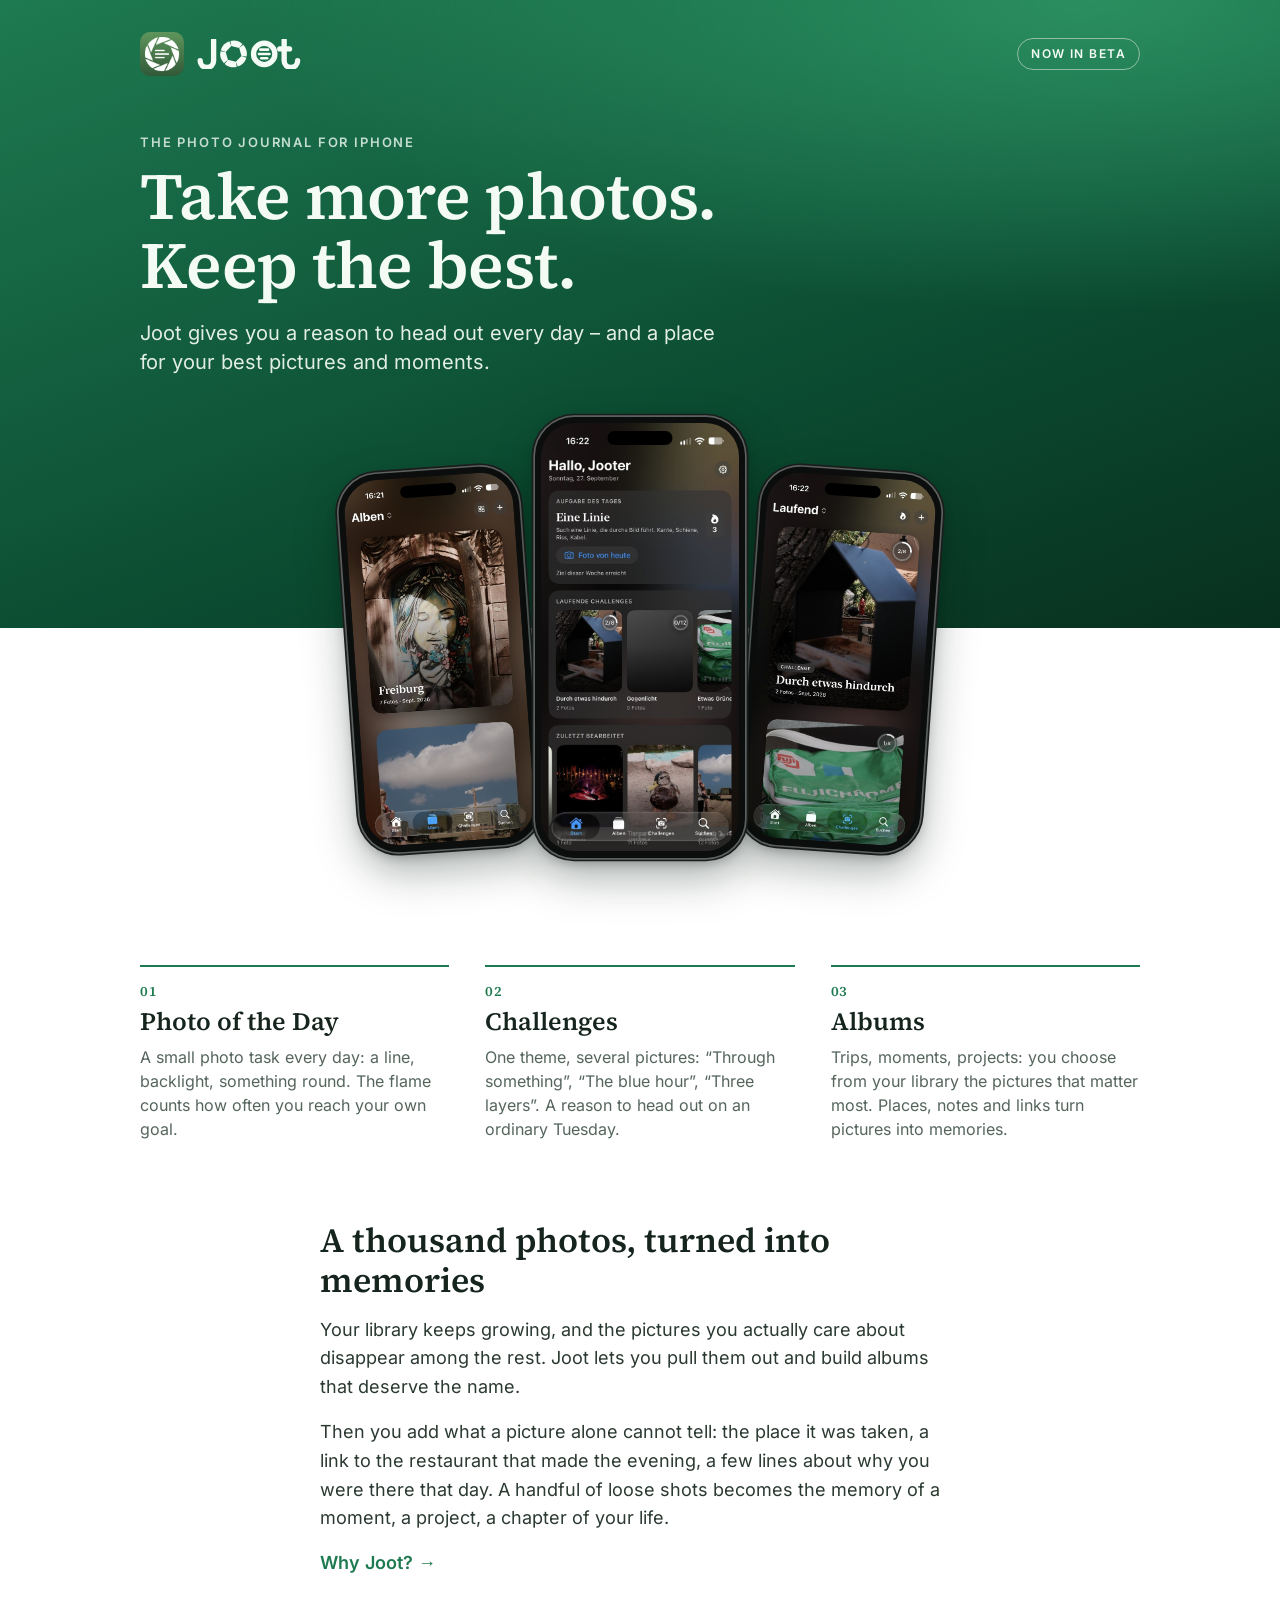
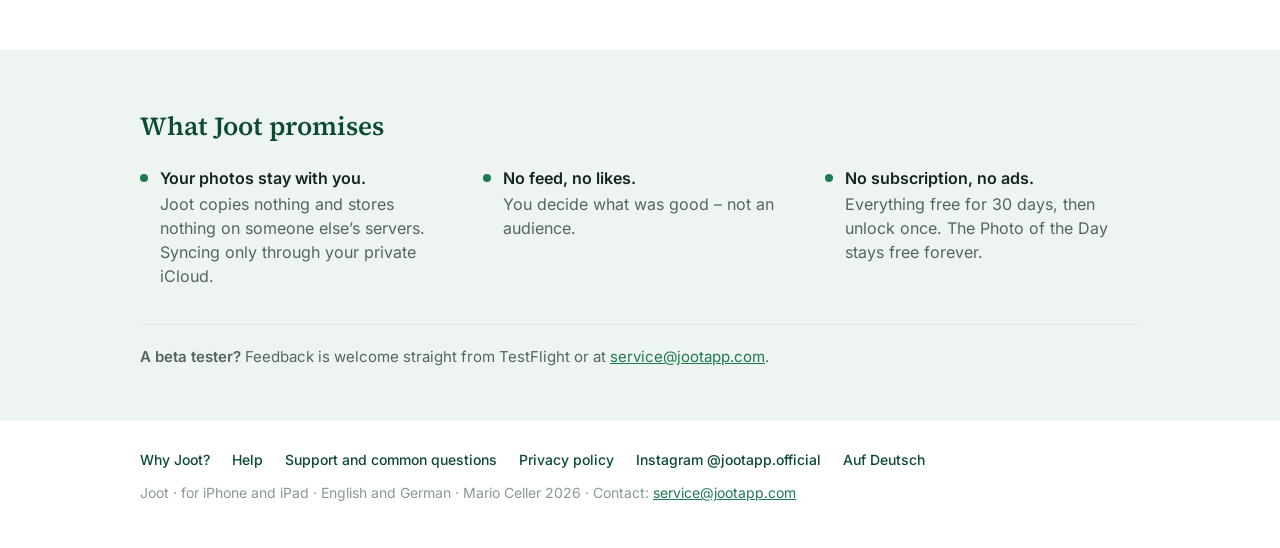
==== en/index.html @ 3391ded6 "Seite Warum Joot (J-20), deutsch und englisch, von der Startseite verlinkt Co-Authored-By: Claude Op" ====
<!doctype html>
<html lang="en">
<head>
<meta charset="utf-8">
<meta name="viewport" content="width=device-width, initial-scale=1">
<title>Joot – The photo journal for iPhone</title>
<meta name="description" content="Joot gives you a reason to head out every day – and a place for your best pictures and moments. Photo journal for iPhone and iPad.">
<meta name="theme-color" content="#1E7A50">
<link rel="icon" type="image/png" href="../bilder/icon.png">
<link rel="apple-touch-icon" href="../bilder/apple-touch-icon.png">
<link rel="alternate" hreflang="de" href="https://jootapp.com/">
<link rel="alternate" hreflang="en" href="https://jootapp.com/en/">
<link rel="preload" href="../schrift/source-serif-4-latin-600-normal.woff2" as="font" type="font/woff2" crossorigin>
<link rel="preload" href="../schrift/inter-latin-400-normal.woff2" as="font" type="font/woff2" crossorigin>
<link rel="stylesheet" href="../start.css">
</head>
<body>

<header class="kopf">
  <div class="breite">
    <div class="leiste">
      <a class="marke" href="./">
      <img src="../bilder/icon.png" alt="" width="44" height="44">
<svg viewBox="80 390 860 245" xmlns="http://www.w3.org/2000/svg" role="img" aria-label="Joot">
      <g transform="translate(92.16,401.12) scale(0.9477)">
      <g fill="none" stroke="#F4FBF5" stroke-linecap="round" stroke-linejoin="round">
      <path d="M139.0,0 V176 A58,58 0 0 1 23.0,176" stroke-width="46"/>
      <path d="M747.0,0 V176 A58,58 0 0 0 863.0,176" stroke-width="46"/>
      <path d="M709.0,74 H793.0" stroke-width="46"/>
      <circle cx="575.0" cy="117.0" r="92" stroke-width="46"/>
      <path d="M541.4,79.9 H608.6" stroke-width="22"/>
      <path d="M529.8,117.0 H620.2" stroke-width="22"/>
      <path d="M549.5,154.1 H600.5" stroke-width="22"/>
      </g>
      <g fill="#F4FBF5">
      <path d="M379.0,134.0 L421.3,149.5 A115.0,115.0 0 0 1 347.3,226.1 L330.3,184.4 Z"/>
      <path d="M330.3,184.4 L338.0,228.8 A115.0,115.0 0 0 1 234.6,203.0 L262.3,167.4 Z"/>
      <path d="M262.3,167.4 L227.7,196.3 A115.0,115.0 0 0 1 198.3,93.9 L243.0,100.0 Z"/>
      <path d="M243.0,100.0 L200.7,84.5 A115.0,115.0 0 0 1 274.7,7.9 L291.7,49.6 Z"/>
      <path d="M291.7,49.6 L284.0,5.2 A115.0,115.0 0 0 1 387.4,31.0 L359.7,66.6 Z"/>
      <path d="M359.7,66.6 L394.3,37.7 A115.0,115.0 0 0 1 423.7,140.1 L379.0,134.0 Z"/>
      </g>
      </g>
      </svg>
      </a>
      <span class="plakette">Now in beta</span>
    </div>
    <p class="dachzeile">The photo journal for iPhone</p>
    <h1>Take more photos.<br>Keep the best.</h1>
    <p class="lead">Joot gives you a reason to head out every day – and a place for your best pictures and moments.</p>
  </div>
</header>

<div class="telefone">
  <figure class="tel links"><img src="../bilder/alben.jpg" alt="Joot: albums" width="600" height="1303"></figure>
  <figure class="tel mitte"><img src="../bilder/start.jpg" alt="Joot: home screen with the Photo of the Day" width="600" height="1303"></figure>
  <figure class="tel rechts"><img src="../bilder/challenges.jpg" alt="Joot: challenges" width="600" height="1303"></figure>
</div>

<main>
  <section class="breite saeulen">
    <div class="saeule">
      <div class="nr">01</div>
      <h2>Photo of the Day</h2>
      <p>A small photo task every day: a line, backlight, something round. The flame counts how often you reach your own goal.</p>
    </div>
    <div class="saeule">
      <div class="nr">02</div>
      <h2>Challenges</h2>
      <p>One theme, several pictures: “Through something”, “The blue hour”, “Three layers”. A reason to head out on an ordinary Tuesday.</p>
    </div>
    <div class="saeule">
      <div class="nr">03</div>
      <h2>Albums</h2>
      <p>Trips, moments, projects: you choose from your library the pictures that matter most. Places, notes and links turn pictures into memories.</p>
    </div>
  </section>

  <section class="breite geschichte">
    <h2>A thousand photos, turned into memories</h2>
    <p>Your library keeps growing, and the pictures you actually care about disappear among the rest. Joot lets you pull them out and build albums that deserve the name.</p>
    <p>Then you add what a picture alone cannot tell: the place it was taken, a link to the restaurant that made the evening, a few lines about why you were there that day. A handful of loose shots becomes the memory of a moment, a project, a chapter of your life.</p>
    <p class="weiter"><a href="why.html">Why Joot? →</a></p>
  </section>

  <section class="versprechen-teil">
    <div class="breite">
      <h3>What Joot promises</h3>
      <ul class="versprechen">
      <li><b>Your photos stay with you.</b>Joot copies nothing and stores nothing on someone else’s servers. Syncing only through your private iCloud.</li>
      <li><b>No feed, no likes.</b>You decide what was good – not an audience.</li>
      <li><b>No subscription, no ads.</b>Everything free for 30 days, then unlock once. The Photo of the Day stays free forever.</li>
      </ul>
      <p class="hinweis"><strong>A beta tester?</strong> Feedback is welcome straight from TestFlight or at <a href="mailto:service@jootapp.com">service@jootapp.com</a>.</p>
    </div>
  </section>
</main>

<footer class="breite fuss">
  <nav>
      <a href="why.html">Why Joot?</a>
      <a href="help.html">Help</a>
      <a href="support.html">Support and common questions</a>
      <a href="privacy.html">Privacy policy</a>
      <a href="https://www.instagram.com/jootapp.official/" rel="me noopener">Instagram @jootapp.official</a>
      <a href="../">Auf Deutsch</a>
  </nav>
  <p>Joot · for iPhone and iPad · English and German · Mario Celler 2026 · Contact: <a href="mailto:service@jootapp.com">service@jootapp.com</a></p>
</footer>

</body>
</html>
---- start.css ----
/* Joot – Startseite im Stil des One-Pagers (gestaltung/onepager).
   Gilt nur fuer index.html und en/index.html; Support und Datenschutz
   bleiben bei stil.css. Schriften liegen selbst gehostet in schrift/,
   damit keine Anfrage an fremde Server geht (Datenschutz). */
@font-face{font-family:"Joot Serif";src:url(schrift/source-serif-4-latin-400-normal.woff2) format("woff2");font-weight:400;font-display:swap}
@font-face{font-family:"Joot Serif";src:url(schrift/source-serif-4-latin-600-normal.woff2) format("woff2");font-weight:600;font-display:swap}
@font-face{font-family:"Joot Sans";src:url(schrift/inter-latin-400-normal.woff2) format("woff2");font-weight:400;font-display:swap}
@font-face{font-family:"Joot Sans";src:url(schrift/inter-latin-500-normal.woff2) format("woff2");font-weight:500;font-display:swap}
@font-face{font-family:"Joot Sans";src:url(schrift/inter-latin-600-normal.woff2) format("woff2");font-weight:600;font-display:swap}

:root{
  --gruen:#1E7A50; --tief:#0B4B31; --nacht:#08301F;
  --creme:#F4FBF5; --tinte:#15241C; --grau:#55655C; --linie:#DCE7DF; --hell:#EEF5F0;
  --serif:"Joot Serif", ui-serif, Georgia, serif;
  /* Breite der Telefonreihe; daran haengt auch, wie weit sie in den Kopf ragt */
  --reihe:min(620px, calc(100vw - 40px));
}
*{box-sizing:border-box}
html{-webkit-text-size-adjust:100%}
body{margin:0;background:#fff;color:var(--tinte);
  font:17px/1.55 "Joot Sans", -apple-system, BlinkMacSystemFont, "Segoe UI", Roboto, sans-serif;
  -webkit-font-smoothing:antialiased}
a{color:var(--gruen)}
.breite{max-width:1040px;margin:0 auto;padding:0 20px}

/* ---------- Kopf ---------- */
.kopf{
  background:radial-gradient(120% 90% at 85% 0%, #2A8F60 0%, transparent 55%),
             linear-gradient(160deg, var(--gruen) 0%, var(--tief) 62%, var(--nacht) 100%);
  color:var(--creme);
  padding:32px 0 calc(var(--reihe) * 0.34 + 40px)}
.leiste{display:flex;align-items:center;justify-content:space-between;gap:16px}
.marke{display:flex;align-items:center;gap:12px;color:inherit;text-decoration:none}
.marke img{width:44px;height:44px;border-radius:10px;display:block}
.marke svg{height:30px;width:auto;display:block}
.plakette{font-size:12px;font-weight:600;letter-spacing:.12em;text-transform:uppercase;
  border:1px solid #8FBDA5;border-radius:999px;padding:6px 13px;white-space:nowrap}
.dachzeile{margin:56px 0 0;font-size:13px;font-weight:600;letter-spacing:.14em;text-transform:uppercase;color:#C5DDD0}
h1{font-family:var(--serif);font-weight:600;font-size:clamp(40px, 7.4vw, 66px);
  line-height:1.04;letter-spacing:-.01em;margin:10px 0 0}
.lead{margin:20px 0 0;max-width:600px;font-size:clamp(17px, 2.3vw, 20px);line-height:1.45;color:#E2EEE6}

/* ---------- Telefone ----------
   Masse in cqw: Prozent der Reihenbreite. So bleibt die Anordnung des
   One-Pagers auf jeder Bildschirmbreite gleich, nur kleiner. */
.telefone{position:relative;width:var(--reihe);margin:calc(var(--reihe) * -0.34) auto 0;
  aspect-ratio:100 / 78;container-type:inline-size}
.tel{position:absolute;margin:0;background:#0C0D0D;padding:1cqw;border-radius:6.3cqw;
  box-shadow:0 0 0 .27cqw #5B615E, 0 0 0 .54cqw #1B1D1C,
             0 3cqw 7cqw rgba(4,24,15,.35), 0 .8cqw 1.9cqw rgba(0,0,0,.25)}
.tel img{display:block;width:100%;height:auto;border-radius:5.4cqw}
.tel::after{content:"";position:absolute;left:50%;transform:translateX(-50%);top:2.2cqw;
  width:31%;height:3.3%;background:#000;border-radius:10cqw}
.tel.mitte{width:33.8cqw;left:33.1cqw;top:0;z-index:3}
.tel.links{width:29.2cqw;left:3.1cqw;top:8.5cqw;z-index:2;transform:rotate(-4deg)}
.tel.rechts{width:29.2cqw;left:67.7cqw;top:8.5cqw;z-index:2;transform:rotate(4deg)}

/* ---------- Drei Saeulen ---------- */
.saeulen{display:grid;grid-template-columns:repeat(3, 1fr);gap:36px;margin:64px auto 0}
.saeule{border-top:2px solid var(--gruen);padding-top:14px}
.saeule .nr{font-family:var(--serif);font-weight:600;font-size:14px;letter-spacing:.06em;color:var(--gruen)}
.saeule h2{font-family:var(--serif);font-weight:600;font-size:25px;line-height:1.15;margin:4px 0 0}
.saeule p{font-size:16px;line-height:1.5;color:var(--grau);margin:10px 0 0}

/* ---------- Erzaehlung ---------- */
.geschichte{max-width:680px;margin:80px auto 0}
.geschichte h2{font-family:var(--serif);font-weight:600;font-size:clamp(26px, 4vw, 34px);line-height:1.15;margin:0 0 16px}
.geschichte p{font-size:18px;line-height:1.6;color:#2B3A31;margin:0 0 16px}

/* ---------- Versprechen ---------- */
.versprechen-teil{background:var(--hell);margin-top:72px;padding:56px 0 52px}
.versprechen-teil h3{font-family:var(--serif);font-weight:600;font-size:26px;color:var(--tief);margin:0}
.versprechen{list-style:none;margin:20px 0 0;padding:0;display:grid;grid-template-columns:repeat(3, 1fr);gap:28px}
.versprechen li{position:relative;padding-left:20px;font-size:16px;line-height:1.5;color:var(--grau)}
.versprechen li b{display:block;color:var(--tinte);font-weight:600;margin-bottom:2px}
.versprechen li::before{content:"";position:absolute;left:0;top:.5em;width:8px;height:8px;border-radius:50%;background:var(--gruen)}
.hinweis{margin:36px 0 0;padding-top:20px;border-top:1px solid var(--linie);font-size:15px;color:var(--grau)}

/* ---------- Fuss ---------- */
.fuss{padding:28px 20px 44px;font-size:14px;color:#8A9A90}
.fuss nav{display:flex;flex-wrap:wrap;gap:8px 22px;margin-bottom:12px}
.fuss nav a{color:var(--tief);font-weight:500;text-decoration:none}
.fuss nav a:hover{text-decoration:underline}
.fuss p{margin:0}

@media (max-width:760px){
  .saeulen, .versprechen{grid-template-columns:1fr;gap:28px}
  .saeulen{margin-top:48px}
  .geschichte{margin-top:60px}
  .dachzeile{margin-top:40px}
}
@media (max-width:420px){
  .marke svg{height:24px}
  .marke img{width:36px;height:36px;border-radius:8px}
  .plakette{font-size:10.5px;padding:5px 10px}
}

/* ---------- Warum-Seite (warum.html, en/why.html) ----------
   Szenen statt Funktionen: Text neben einem einzelnen Telefon, im Wechsel
   links und rechts. Das Telefon misst in cqw seines eigenen Rahmens. */
.kopf.schmal{padding-bottom:72px}
.szene{display:grid;grid-template-columns:minmax(0,1fr) 230px;gap:56px;align-items:center;
  max-width:880px;margin:88px auto 0}
.szene.umgekehrt{grid-template-columns:230px minmax(0,1fr)}
.szene.umgekehrt .tel-rahmen{order:-1}
.szene.ohne-bild{grid-template-columns:minmax(0,680px);justify-content:center}
.szene h2{font-family:var(--serif);font-weight:600;font-size:clamp(26px,4vw,34px);line-height:1.15;margin:0 0 16px}
.szene p{font-size:18px;line-height:1.6;color:#2B3A31;margin:0 0 16px}
.szene p:last-child{margin-bottom:0}
.zitat{font-family:var(--serif);font-size:clamp(20px,2.6vw,23px) !important;font-style:italic;
  color:var(--tief) !important;border-left:3px solid var(--gruen);padding-left:16px}
.tel-rahmen{container-type:inline-size;width:230px}
.tel.solo{position:relative;width:100cqw;padding:3cqw;border-radius:18.6cqw;
  box-shadow:0 0 0 .8cqw #5B615E, 0 0 0 1.6cqw #1B1D1C,
             0 9cqw 20cqw rgba(4,24,15,.30), 0 2.4cqw 5.6cqw rgba(0,0,0,.22)}
.tel.solo img{border-radius:16cqw}
.tel.solo::after{top:6.5cqw;border-radius:30cqw}
.solo{margin:40px 0 0;padding-top:26px;border-top:1px solid var(--linie);max-width:720px}
.solo h4{font-family:var(--serif);font-weight:600;font-size:21px;color:var(--tief);margin:0 0 8px}
.solo p{margin:0;font-size:16px;line-height:1.55;color:var(--grau)}
.fragen{max-width:680px;margin:72px auto 0}
.fragen h2{font-family:var(--serif);font-weight:600;font-size:clamp(26px,4vw,34px);margin:0 0 8px}
.fragen h3{font-size:18px;font-weight:600;margin:26px 0 6px}
.fragen p{font-size:17px;line-height:1.55;color:#2B3A31;margin:0}
.aufruf{text-align:center;margin:72px auto 24px;max-width:560px}
.knopf{display:inline-block;background:var(--gruen);color:var(--creme);text-decoration:none;
  font-weight:600;font-size:17px;padding:14px 26px;border-radius:999px;
  box-shadow:0 6px 16px rgba(11,75,49,.22);transition:background-color .15s ease, transform .1s ease}
.knopf:hover{background:var(--tief)}
.knopf:active{transform:scale(.97)}
.aufruf p{margin:14px 0 0;font-size:15px;color:var(--grau)}
.weiter{margin:24px 0 0;font-size:17px}
.weiter a{font-weight:600;text-decoration:none}
.weiter a:hover{text-decoration:underline}
@media (max-width:760px){
  .szene,.szene.umgekehrt{grid-template-columns:1fr;gap:32px;margin-top:64px}
  .szene.umgekehrt .tel-rahmen{order:0}
  .tel-rahmen{width:200px;margin:0 auto}
}
@media (prefers-reduced-motion:reduce){.knopf{transition:none}}
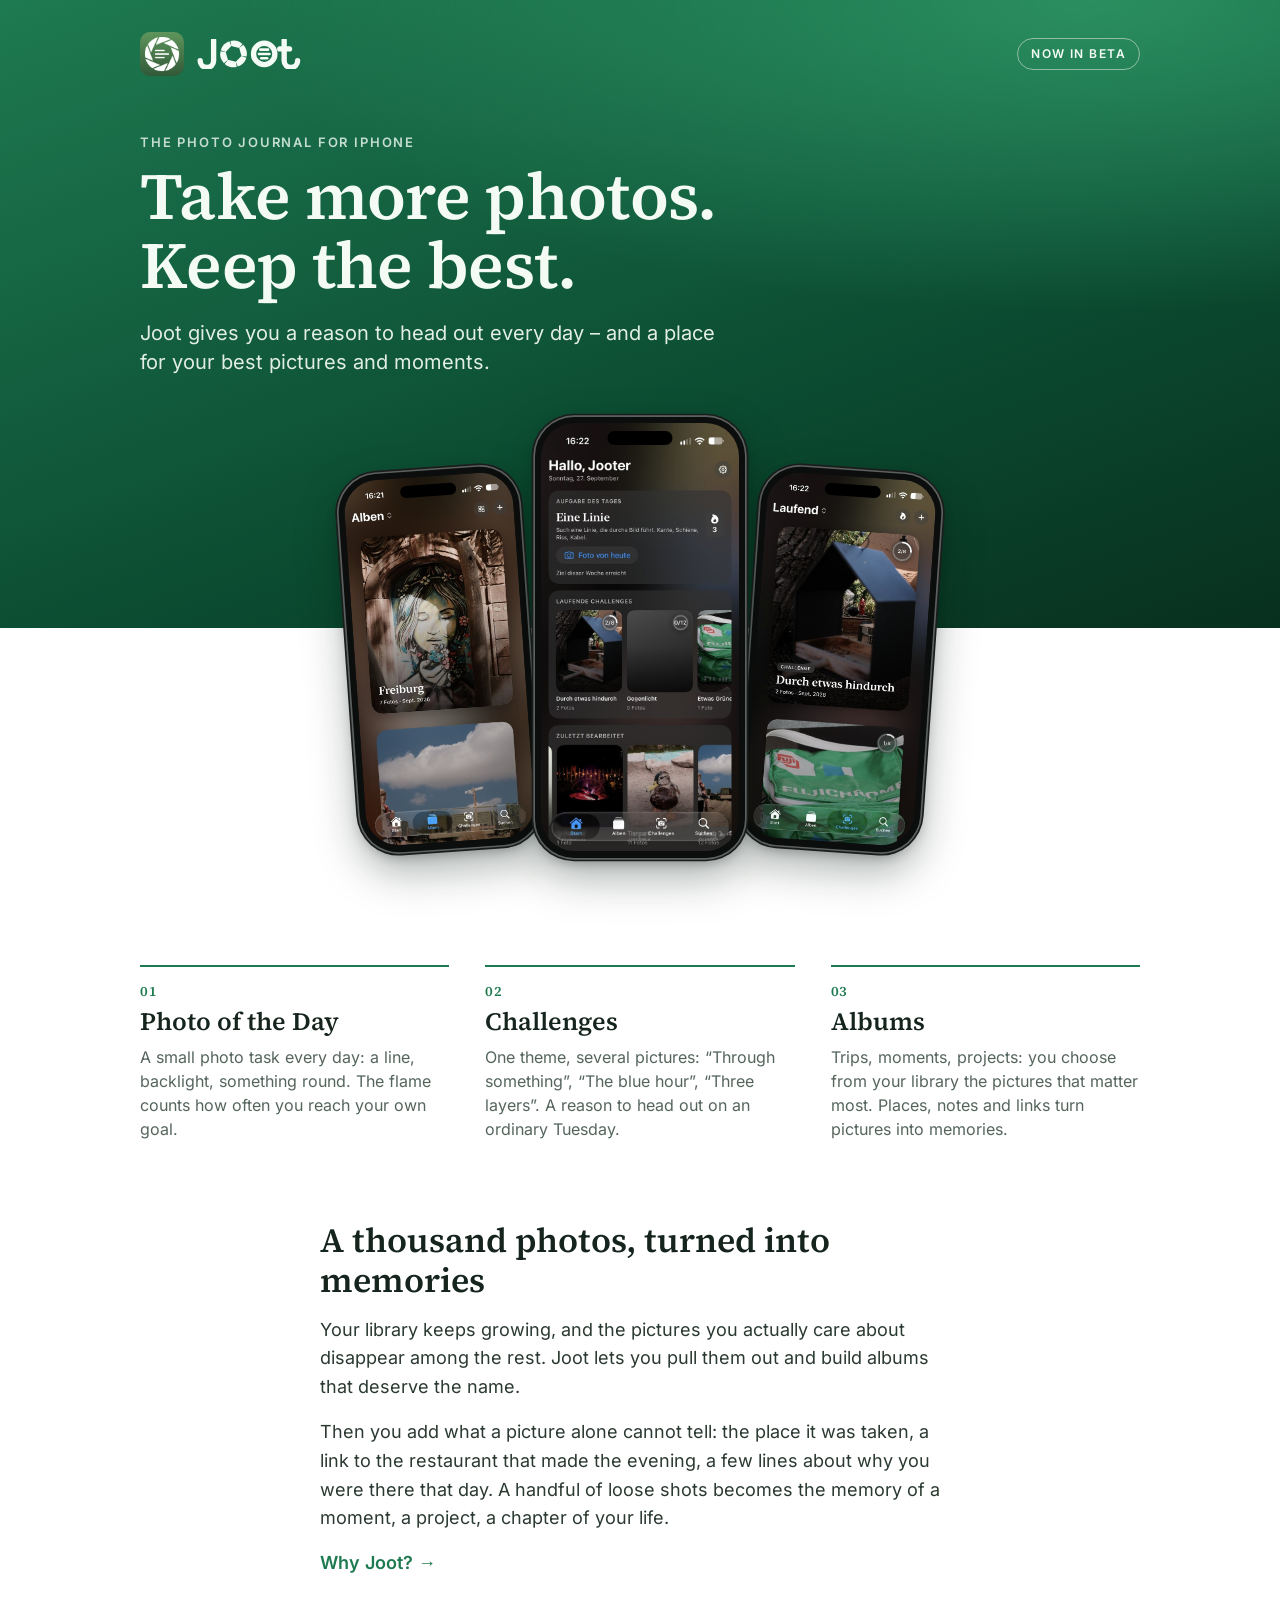
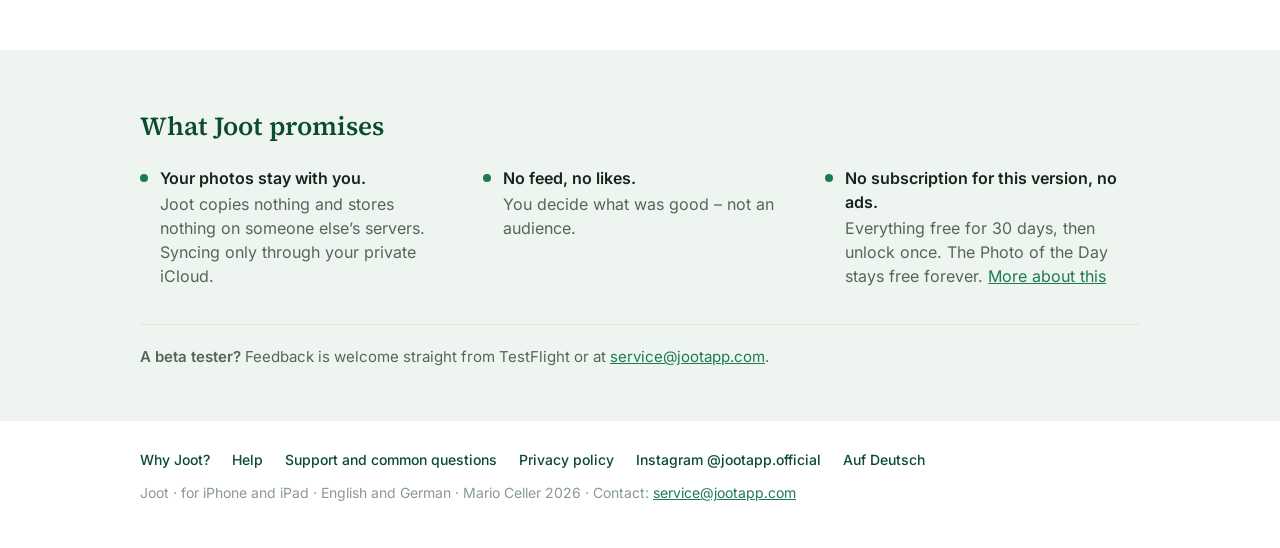
==== commit 08a7a152: "Startseite: kein Abo fuer diese Version, Verweis auf Warum Joot Co-Authored-By: Claude Opus 5.5 <nor" ====
--- a/en/index.html
+++ b/en/index.html
@@ -89,7 +89,7 @@
       <ul class="versprechen">
       <li><b>Your photos stay with you.</b>Joot copies nothing and stores nothing on someone else’s servers. Syncing only through your private iCloud.</li>
       <li><b>No feed, no likes.</b>You decide what was good – not an audience.</li>
-      <li><b>No subscription, no ads.</b>Everything free for 30 days, then unlock once. The Photo of the Day stays free forever.</li>
+      <li><b>No subscription for this version, no ads.</b>Everything free for 30 days, then unlock once. The Photo of the Day stays free forever. <a href="why.html#nicht">More about this</a></li>
       </ul>
       <p class="hinweis"><strong>A beta tester?</strong> Feedback is welcome straight from TestFlight or at <a href="mailto:service@jootapp.com">service@jootapp.com</a>.</p>
     </div>
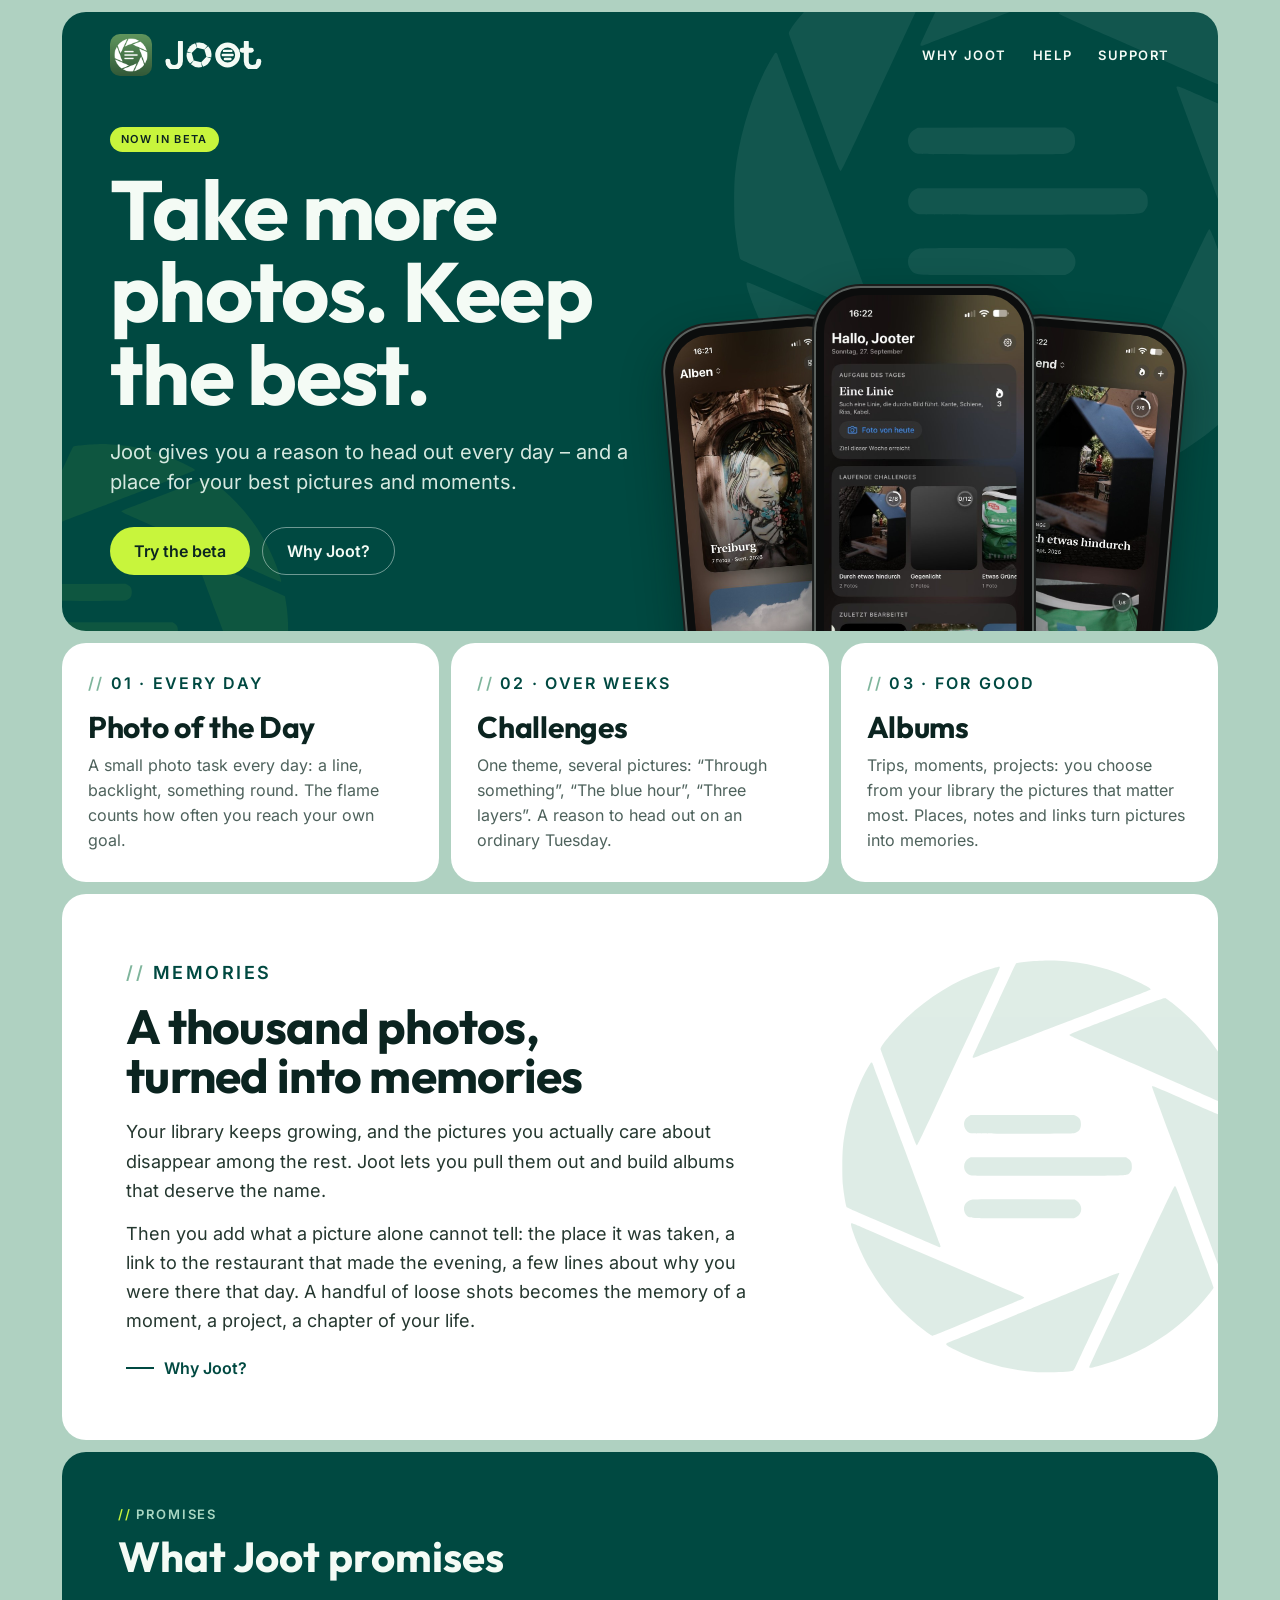
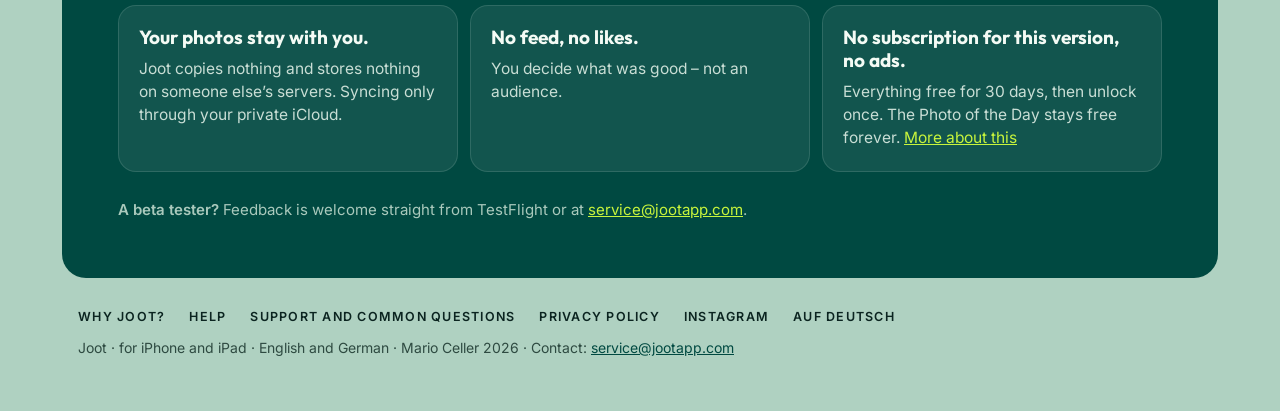
==== commit f37cabd5: "Neuer Stil fuer Startseite und Warum Joot (deutsch und englisch) Kacheln auf Salbei, Petrol und Lime" ====
--- a/en/index.html
+++ b/en/index.html
@@ -5,25 +5,27 @@
 <meta name="viewport" content="width=device-width, initial-scale=1">
 <title>Joot – The photo journal for iPhone</title>
 <meta name="description" content="Joot gives you a reason to head out every day – and a place for your best pictures and moments. Photo journal for iPhone and iPad.">
-<meta name="theme-color" content="#1E7A50">
+<meta name="theme-color" content="#004941">
 <link rel="icon" type="image/png" href="../bilder/icon.png">
 <link rel="apple-touch-icon" href="../bilder/apple-touch-icon.png">
 <link rel="alternate" hreflang="de" href="https://jootapp.com/">
 <link rel="alternate" hreflang="en" href="https://jootapp.com/en/">
-<link rel="preload" href="../schrift/source-serif-4-latin-600-normal.woff2" as="font" type="font/woff2" crossorigin>
+<link rel="preload" href="../schrift/outfit-latin-700-normal.woff2" as="font" type="font/woff2" crossorigin>
 <link rel="preload" href="../schrift/inter-latin-400-normal.woff2" as="font" type="font/woff2" crossorigin>
 <link rel="stylesheet" href="../start.css">
 </head>
 <body>
+<div class="rahmen">
 
 <header class="kopf">
-  <div class="breite">
-    <div class="leiste">
-      <a class="marke" href="./">
-      <img src="../bilder/icon.png" alt="" width="44" height="44">
-<svg viewBox="80 390 860 245" xmlns="http://www.w3.org/2000/svg" role="img" aria-label="Joot">
+  <svg class="blende" viewBox="0 0 784 784" aria-hidden="true"><path fill="currentColor" fill-rule="evenodd" d="M372.5,774.9 C319.6,772.0 268.1,758.1 218.6,733.3 C202.3,725.1 199.0,722.1 204.2,720.4 C206.6,719.7 236.4,707.5 275.5,691.3 C317.7,673.8 326.2,670.3 372.0,651.5 C397.0,641.2 426.0,629.3 436.5,625.0 C523.7,589.0 525.0,588.5 525.0,590.7 C525.0,591.1 522.0,597.8 518.4,605.5 C514.7,613.2 508.3,626.9 504.0,636.0 C493.9,657.4 481.3,684.1 471.1,705.8 C466.7,715.2 459.5,730.5 455.1,739.8 C450.8,749.0 445.7,759.9 443.7,764.1 C441.6,768.7 439.5,772.0 438.4,772.3 C431.1,774.5 392.8,776.0 372.5,774.9 Z M469.0,765.5 C469.0,764.7 473.0,755.5 477.9,745.2 C502.1,694.1 525.8,644.0 562.0,567.0 C625.5,432.1 627.8,427.5 629.1,427.5 C629.8,427.5 632.3,432.7 634.6,439.0 C637.0,445.3 640.7,455.5 643.0,461.5 C645.3,467.5 650.7,482.0 655.0,493.5 C659.3,505.0 666.3,523.7 670.5,535.0 C674.7,546.3 680.3,561.4 683.0,568.5 C685.6,575.6 690.8,589.2 694.4,598.7 C698.0,608.1 701.0,616.5 701.0,617.2 C701.0,617.9 697.2,623.3 692.6,629.1 C640.2,695.0 568.5,741.7 486.0,763.4 C470.9,767.4 469.0,767.6 469.0,765.5 Z M163.3,698.8 C104.3,654.4 61.3,598.3 34.2,530.0 C26.6,510.9 22.8,498.0 24.6,497.3 C26.3,496.7 28.2,497.5 81.0,520.3 C137.1,544.5 223.9,581.7 284.0,607.4 C351.7,636.2 348.7,634.8 346.9,636.4 C346.1,637.1 342.1,639.1 338.0,640.8 C327.8,644.9 303.1,655.1 261.5,672.3 C196.7,699.1 177.2,707.0 175.7,707.0 C174.9,707.0 169.3,703.3 163.3,698.8 Z M716.2,591.3 C715.7,590.3 713.4,584.5 711.2,578.5 C709.0,572.5 697.4,541.4 685.5,509.5 C673.6,477.6 658.9,438.5 653.0,422.5 C647.0,406.6 636.5,378.2 629.5,359.5 C598.0,275.2 586.0,242.7 586.0,241.9 C586.0,240.0 590.1,241.3 608.9,249.6 C619.7,254.3 641.5,264.0 657.5,271.0 C673.5,278.0 693.5,286.8 702.0,290.5 C749.1,311.1 762.8,317.1 766.0,318.7 L769.5,320.5 L771.2,330.0 C778.4,370.8 777.6,422.6 769.0,465.0 C760.8,505.5 745.5,546.0 724.8,582.2 C718.9,592.5 717.5,593.9 716.2,591.3 Z M175.0,535.9 C167.6,532.6 155.9,527.5 149.0,524.6 C142.1,521.7 115.1,510.1 89.0,498.8 C62.9,487.5 36.0,475.9 29.3,473.0 C22.6,470.2 16.6,467.2 16.0,466.5 C14.7,464.9 10.4,439.6 9.1,425.0 C7.7,410.3 7.7,372.9 9.0,358.0 C14.0,303.4 34.1,240.8 60.1,199.2 C61.8,196.5 63.5,196.4 64.5,198.8 C64.9,199.7 69.0,210.9 73.6,223.5 C78.3,236.1 84.3,252.4 87.0,259.5 C89.7,266.6 96.9,286.0 103.0,302.5 C109.1,319.0 116.1,337.7 118.5,344.0 C127.9,368.6 187.4,527.9 189.5,534.2 C192.9,544.0 193.1,543.9 175.0,535.9 Z M255.5,487.0 C245.1,486.4 241.2,484.7 238.0,479.5 C231.3,468.6 236.9,455.7 249.6,453.0 C252.9,452.3 284.8,452.0 348.2,452.2 L441.8,452.5 L446.1,455.5 C457.4,463.5 456.5,479.6 444.3,485.6 L440.5,487.5 L352.5,487.5 C304.1,487.6 260.4,487.3 255.5,487.0 Z M249.4,408.0 C244.8,407.0 240.7,404.2 238.0,400.2 C232.6,392.5 235.9,379.6 244.3,375.7 L247.8,374.0 L392.8,374.0 L537.7,374.0 L541.0,376.2 C546.9,380.3 548.5,383.4 548.5,390.9 C548.5,396.8 548.1,398.1 545.6,401.4 C540.0,408.8 551.3,408.2 394.0,408.5 C316.2,408.6 251.1,408.4 249.4,408.0 Z M141.7,340.3 C139.2,333.8 134.2,320.6 130.6,311.0 C127.1,301.4 119.6,281.1 114.0,266.0 C103.1,236.5 92.7,208.4 85.0,187.5 C82.4,180.4 79.9,173.5 79.5,172.2 C78.2,167.8 99.6,141.5 123.6,118.0 C166.6,76.0 215.6,45.4 270.0,26.9 C283.4,22.3 298.4,18.0 300.9,18.0 C303.7,18.0 304.0,17.3 272.0,86.0 C264.4,102.2 253.9,124.9 248.5,136.5 C243.1,148.1 235.9,163.6 232.5,171.0 C225.3,186.3 210.6,218.1 190.9,260.4 C159.1,329.0 148.4,351.4 147.3,351.7 C146.7,351.9 144.3,347.3 141.7,340.3 Z M248.1,329.0 C243.2,327.8 239.8,325.0 237.2,320.0 C233.0,311.6 235.6,302.1 243.4,297.5 L247.7,295.0 L344.1,294.8 L440.5,294.7 L444.7,296.8 C451.2,300.2 453.5,304.2 453.5,312.2 C453.5,321.4 449.2,327.0 440.4,329.0 C435.6,330.2 252.9,330.1 248.1,329.0 Z M744.0,283.9 C735.5,280.1 722.4,274.3 715.0,271.1 C707.6,267.8 691.6,260.8 679.5,255.5 C658.0,246.0 615.1,227.1 550.5,198.8 C532.9,191.0 508.4,180.3 496.0,174.8 C483.6,169.4 464.2,160.8 452.8,155.8 C441.1,150.7 432.0,146.2 432.0,145.5 C432.0,144.7 437.3,142.1 444.2,139.4 C466.8,130.7 486.1,123.3 548.0,99.5 C596.2,81.0 609.9,76.1 611.5,76.8 C612.6,77.3 618.0,81.3 623.5,85.6 C687.3,135.5 731.7,197.5 756.6,271.2 C761.8,286.7 762.8,291.0 760.9,290.9 C760.1,290.9 752.5,287.7 744.0,283.9 Z M251.7,187.4 C250.9,186.6 251.6,184.9 260.3,166.4 C264.4,157.7 272.1,141.1 277.5,129.5 C282.8,117.9 292.7,96.6 299.5,82.0 C306.3,67.4 316.1,46.1 321.5,34.5 C326.8,22.9 331.7,12.9 332.4,12.2 C335.3,9.2 382.4,5.5 404.5,6.5 C462.4,9.2 509.6,21.3 560.5,46.5 C581.2,56.8 585.4,59.4 583.1,60.9 C582.3,61.4 563.2,68.9 540.6,77.6 C518.0,86.2 488.7,97.5 475.5,102.6 C462.3,107.7 441.8,115.5 430.0,120.0 C418.2,124.5 401.8,130.8 393.5,134.0 C385.2,137.2 354.9,148.9 326.0,160.0 C297.1,171.1 269.1,181.9 263.6,184.1 C253.3,188.2 252.7,188.4 251.7,187.4 Z"/></svg>
+  <svg class="blende zwei" viewBox="0 0 784 784" aria-hidden="true"><path fill="currentColor" fill-rule="evenodd" d="M372.5,774.9 C319.6,772.0 268.1,758.1 218.6,733.3 C202.3,725.1 199.0,722.1 204.2,720.4 C206.6,719.7 236.4,707.5 275.5,691.3 C317.7,673.8 326.2,670.3 372.0,651.5 C397.0,641.2 426.0,629.3 436.5,625.0 C523.7,589.0 525.0,588.5 525.0,590.7 C525.0,591.1 522.0,597.8 518.4,605.5 C514.7,613.2 508.3,626.9 504.0,636.0 C493.9,657.4 481.3,684.1 471.1,705.8 C466.7,715.2 459.5,730.5 455.1,739.8 C450.8,749.0 445.7,759.9 443.7,764.1 C441.6,768.7 439.5,772.0 438.4,772.3 C431.1,774.5 392.8,776.0 372.5,774.9 Z M469.0,765.5 C469.0,764.7 473.0,755.5 477.9,745.2 C502.1,694.1 525.8,644.0 562.0,567.0 C625.5,432.1 627.8,427.5 629.1,427.5 C629.8,427.5 632.3,432.7 634.6,439.0 C637.0,445.3 640.7,455.5 643.0,461.5 C645.3,467.5 650.7,482.0 655.0,493.5 C659.3,505.0 666.3,523.7 670.5,535.0 C674.7,546.3 680.3,561.4 683.0,568.5 C685.6,575.6 690.8,589.2 694.4,598.7 C698.0,608.1 701.0,616.5 701.0,617.2 C701.0,617.9 697.2,623.3 692.6,629.1 C640.2,695.0 568.5,741.7 486.0,763.4 C470.9,767.4 469.0,767.6 469.0,765.5 Z M163.3,698.8 C104.3,654.4 61.3,598.3 34.2,530.0 C26.6,510.9 22.8,498.0 24.6,497.3 C26.3,496.7 28.2,497.5 81.0,520.3 C137.1,544.5 223.9,581.7 284.0,607.4 C351.7,636.2 348.7,634.8 346.9,636.4 C346.1,637.1 342.1,639.1 338.0,640.8 C327.8,644.9 303.1,655.1 261.5,672.3 C196.7,699.1 177.2,707.0 175.7,707.0 C174.9,707.0 169.3,703.3 163.3,698.8 Z M716.2,591.3 C715.7,590.3 713.4,584.5 711.2,578.5 C709.0,572.5 697.4,541.4 685.5,509.5 C673.6,477.6 658.9,438.5 653.0,422.5 C647.0,406.6 636.5,378.2 629.5,359.5 C598.0,275.2 586.0,242.7 586.0,241.9 C586.0,240.0 590.1,241.3 608.9,249.6 C619.7,254.3 641.5,264.0 657.5,271.0 C673.5,278.0 693.5,286.8 702.0,290.5 C749.1,311.1 762.8,317.1 766.0,318.7 L769.5,320.5 L771.2,330.0 C778.4,370.8 777.6,422.6 769.0,465.0 C760.8,505.5 745.5,546.0 724.8,582.2 C718.9,592.5 717.5,593.9 716.2,591.3 Z M175.0,535.9 C167.6,532.6 155.9,527.5 149.0,524.6 C142.1,521.7 115.1,510.1 89.0,498.8 C62.9,487.5 36.0,475.9 29.3,473.0 C22.6,470.2 16.6,467.2 16.0,466.5 C14.7,464.9 10.4,439.6 9.1,425.0 C7.7,410.3 7.7,372.9 9.0,358.0 C14.0,303.4 34.1,240.8 60.1,199.2 C61.8,196.5 63.5,196.4 64.5,198.8 C64.9,199.7 69.0,210.9 73.6,223.5 C78.3,236.1 84.3,252.4 87.0,259.5 C89.7,266.6 96.9,286.0 103.0,302.5 C109.1,319.0 116.1,337.7 118.5,344.0 C127.9,368.6 187.4,527.9 189.5,534.2 C192.9,544.0 193.1,543.9 175.0,535.9 Z M255.5,487.0 C245.1,486.4 241.2,484.7 238.0,479.5 C231.3,468.6 236.9,455.7 249.6,453.0 C252.9,452.3 284.8,452.0 348.2,452.2 L441.8,452.5 L446.1,455.5 C457.4,463.5 456.5,479.6 444.3,485.6 L440.5,487.5 L352.5,487.5 C304.1,487.6 260.4,487.3 255.5,487.0 Z M249.4,408.0 C244.8,407.0 240.7,404.2 238.0,400.2 C232.6,392.5 235.9,379.6 244.3,375.7 L247.8,374.0 L392.8,374.0 L537.7,374.0 L541.0,376.2 C546.9,380.3 548.5,383.4 548.5,390.9 C548.5,396.8 548.1,398.1 545.6,401.4 C540.0,408.8 551.3,408.2 394.0,408.5 C316.2,408.6 251.1,408.4 249.4,408.0 Z M141.7,340.3 C139.2,333.8 134.2,320.6 130.6,311.0 C127.1,301.4 119.6,281.1 114.0,266.0 C103.1,236.5 92.7,208.4 85.0,187.5 C82.4,180.4 79.9,173.5 79.5,172.2 C78.2,167.8 99.6,141.5 123.6,118.0 C166.6,76.0 215.6,45.4 270.0,26.9 C283.4,22.3 298.4,18.0 300.9,18.0 C303.7,18.0 304.0,17.3 272.0,86.0 C264.4,102.2 253.9,124.9 248.5,136.5 C243.1,148.1 235.9,163.6 232.5,171.0 C225.3,186.3 210.6,218.1 190.9,260.4 C159.1,329.0 148.4,351.4 147.3,351.7 C146.7,351.9 144.3,347.3 141.7,340.3 Z M248.1,329.0 C243.2,327.8 239.8,325.0 237.2,320.0 C233.0,311.6 235.6,302.1 243.4,297.5 L247.7,295.0 L344.1,294.8 L440.5,294.7 L444.7,296.8 C451.2,300.2 453.5,304.2 453.5,312.2 C453.5,321.4 449.2,327.0 440.4,329.0 C435.6,330.2 252.9,330.1 248.1,329.0 Z M744.0,283.9 C735.5,280.1 722.4,274.3 715.0,271.1 C707.6,267.8 691.6,260.8 679.5,255.5 C658.0,246.0 615.1,227.1 550.5,198.8 C532.9,191.0 508.4,180.3 496.0,174.8 C483.6,169.4 464.2,160.8 452.8,155.8 C441.1,150.7 432.0,146.2 432.0,145.5 C432.0,144.7 437.3,142.1 444.2,139.4 C466.8,130.7 486.1,123.3 548.0,99.5 C596.2,81.0 609.9,76.1 611.5,76.8 C612.6,77.3 618.0,81.3 623.5,85.6 C687.3,135.5 731.7,197.5 756.6,271.2 C761.8,286.7 762.8,291.0 760.9,290.9 C760.1,290.9 752.5,287.7 744.0,283.9 Z M251.7,187.4 C250.9,186.6 251.6,184.9 260.3,166.4 C264.4,157.7 272.1,141.1 277.5,129.5 C282.8,117.9 292.7,96.6 299.5,82.0 C306.3,67.4 316.1,46.1 321.5,34.5 C326.8,22.9 331.7,12.9 332.4,12.2 C335.3,9.2 382.4,5.5 404.5,6.5 C462.4,9.2 509.6,21.3 560.5,46.5 C581.2,56.8 585.4,59.4 583.1,60.9 C582.3,61.4 563.2,68.9 540.6,77.6 C518.0,86.2 488.7,97.5 475.5,102.6 C462.3,107.7 441.8,115.5 430.0,120.0 C418.2,124.5 401.8,130.8 393.5,134.0 C385.2,137.2 354.9,148.9 326.0,160.0 C297.1,171.1 269.1,181.9 263.6,184.1 C253.3,188.2 252.7,188.4 251.7,187.4 Z"/></svg>
+  <div class="leiste">
+    <a class="marke" href="./">
+      <img src="../bilder/icon.png" alt="" width="42" height="42">
+      <svg viewBox="80 390 860 245" xmlns="http://www.w3.org/2000/svg" role="img" aria-label="Joot" xmlns:c2pa="http://c2pa.org/manifest"><metadata><c2pa:manifest>[base64]/[base64]/4W7kEFP/xKJM16cr2wIRpxU/[base64]/[base64]/[base64]/3cyjxFA3Qo5S46fX0/ihY0VZ7mfb9KF703t5OjWDBWMA4GA1UdDwEB/wQEAwIHgDAVBgNVHSUEDjAMBgorBgEEAYPoXgIBMAwGA1UdEwEB/wQCMAAwHwYDVR0jBBgwFoAUzlHiBIFOZFsj+OPEz5o+nMHXXMIwCgYIKoZIzj0EAwMDZwAwZAIwMXMdFJ4BetLLVY7ORuE9noqbbAZOZn/aArXyTwFAZfKrPzxF2vPoJNf1+UCdg1XGAjBwX1zd9WGqYkqmL5SFqw1QySjr1zJfpJM9+1rdDwSPLMOPOjKuiXjoU/[base64]</c2pa:manifest></metadata>
       <g transform="translate(92.16,401.12) scale(0.9477)">
-      <g fill="none" stroke="#F4FBF5" stroke-linecap="round" stroke-linejoin="round">
+      <g fill="none" stroke="currentColor" stroke-linecap="round" stroke-linejoin="round">
       <path d="M139.0,0 V176 A58,58 0 0 1 23.0,176" stroke-width="46"/>
       <path d="M747.0,0 V176 A58,58 0 0 0 863.0,176" stroke-width="46"/>
       <path d="M709.0,74 H793.0" stroke-width="46"/>
@@ -32,7 +34,7 @@
       <path d="M529.8,117.0 H620.2" stroke-width="22"/>
       <path d="M549.5,154.1 H600.5" stroke-width="22"/>
       </g>
-      <g fill="#F4FBF5">
+      <g fill="currentColor">
       <path d="M379.0,134.0 L421.3,149.5 A115.0,115.0 0 0 1 347.3,226.1 L330.3,184.4 Z"/>
       <path d="M330.3,184.4 L338.0,228.8 A115.0,115.0 0 0 1 234.6,203.0 L262.3,167.4 Z"/>
       <path d="M262.3,167.4 L227.7,196.3 A115.0,115.0 0 0 1 198.3,93.9 L243.0,100.0 Z"/>
@@ -42,71 +44,85 @@
       </g>
       </g>
       </svg>
-      </a>
+    </a>
+    <nav class="nav" aria-label="Seiten">
+      <a href="why.html">Why Joot</a>
+      <a href="help.html">Help</a>
+      <a href="support.html">Support</a>
+    </nav>
+  </div>
+  <div class="held">
+    <div>
       <span class="plakette">Now in beta</span>
+      <h1>Take more photos. Keep the best.</h1>
+      <p class="lead">Joot gives you a reason to head out every day – and a place for your best pictures and moments.</p>
+      <div class="knoepfe">
+        <a class="knopf voll" href="https://testflight.apple.com/join/sxj56Ddf">Try the beta</a>
+        <a class="knopf rand" href="why.html">Why Joot?</a>
+      </div>
     </div>
-    <p class="dachzeile">The photo journal for iPhone</p>
-    <h1>Take more photos.<br>Keep the best.</h1>
-    <p class="lead">Joot gives you a reason to head out every day – and a place for your best pictures and moments.</p>
+    <div class="telefone">
+      <figure class="tel links"><img src="../bilder/alben.jpg" alt="Joot: albums" width="600" height="1303"></figure>
+      <figure class="tel mitte"><img src="../bilder/start.jpg" alt="Joot: home screen with the Photo of the Day" width="600" height="1303"></figure>
+      <figure class="tel rechts"><img src="../bilder/challenges.jpg" alt="Joot: challenges" width="600" height="1303"></figure>
+    </div>
   </div>
 </header>
 
-<div class="telefone">
-  <figure class="tel links"><img src="../bilder/alben.jpg" alt="Joot: albums" width="600" height="1303"></figure>
-  <figure class="tel mitte"><img src="../bilder/start.jpg" alt="Joot: home screen with the Photo of the Day" width="600" height="1303"></figure>
-  <figure class="tel rechts"><img src="../bilder/challenges.jpg" alt="Joot: challenges" width="600" height="1303"></figure>
-</div>
-
 <main>
-  <section class="breite saeulen">
-    <div class="saeule">
-      <div class="nr">01</div>
+  <section class="bereiche" aria-label="The three parts">
+    <article class="kachel bereich">
+      <p class="kennung">01 · Every day</p>
       <h2>Photo of the Day</h2>
       <p>A small photo task every day: a line, backlight, something round. The flame counts how often you reach your own goal.</p>
-    </div>
-    <div class="saeule">
-      <div class="nr">02</div>
+    </article>
+    <article class="kachel bereich">
+      <p class="kennung">02 · Over weeks</p>
       <h2>Challenges</h2>
       <p>One theme, several pictures: “Through something”, “The blue hour”, “Three layers”. A reason to head out on an ordinary Tuesday.</p>
-    </div>
-    <div class="saeule">
-      <div class="nr">03</div>
+    </article>
+    <article class="kachel bereich">
+      <p class="kennung">03 · For good</p>
       <h2>Albums</h2>
       <p>Trips, moments, projects: you choose from your library the pictures that matter most. Places, notes and links turn pictures into memories.</p>
+    </article>
+  </section>
+
+  <section class="kachel geschichte">
+    <svg class="blende" viewBox="0 0 784 784" aria-hidden="true"><path fill="currentColor" fill-rule="evenodd" d="M372.5,774.9 C319.6,772.0 268.1,758.1 218.6,733.3 C202.3,725.1 199.0,722.1 204.2,720.4 C206.6,719.7 236.4,707.5 275.5,691.3 C317.7,673.8 326.2,670.3 372.0,651.5 C397.0,641.2 426.0,629.3 436.5,625.0 C523.7,589.0 525.0,588.5 525.0,590.7 C525.0,591.1 522.0,597.8 518.4,605.5 C514.7,613.2 508.3,626.9 504.0,636.0 C493.9,657.4 481.3,684.1 471.1,705.8 C466.7,715.2 459.5,730.5 455.1,739.8 C450.8,749.0 445.7,759.9 443.7,764.1 C441.6,768.7 439.5,772.0 438.4,772.3 C431.1,774.5 392.8,776.0 372.5,774.9 Z M469.0,765.5 C469.0,764.7 473.0,755.5 477.9,745.2 C502.1,694.1 525.8,644.0 562.0,567.0 C625.5,432.1 627.8,427.5 629.1,427.5 C629.8,427.5 632.3,432.7 634.6,439.0 C637.0,445.3 640.7,455.5 643.0,461.5 C645.3,467.5 650.7,482.0 655.0,493.5 C659.3,505.0 666.3,523.7 670.5,535.0 C674.7,546.3 680.3,561.4 683.0,568.5 C685.6,575.6 690.8,589.2 694.4,598.7 C698.0,608.1 701.0,616.5 701.0,617.2 C701.0,617.9 697.2,623.3 692.6,629.1 C640.2,695.0 568.5,741.7 486.0,763.4 C470.9,767.4 469.0,767.6 469.0,765.5 Z M163.3,698.8 C104.3,654.4 61.3,598.3 34.2,530.0 C26.6,510.9 22.8,498.0 24.6,497.3 C26.3,496.7 28.2,497.5 81.0,520.3 C137.1,544.5 223.9,581.7 284.0,607.4 C351.7,636.2 348.7,634.8 346.9,636.4 C346.1,637.1 342.1,639.1 338.0,640.8 C327.8,644.9 303.1,655.1 261.5,672.3 C196.7,699.1 177.2,707.0 175.7,707.0 C174.9,707.0 169.3,703.3 163.3,698.8 Z M716.2,591.3 C715.7,590.3 713.4,584.5 711.2,578.5 C709.0,572.5 697.4,541.4 685.5,509.5 C673.6,477.6 658.9,438.5 653.0,422.5 C647.0,406.6 636.5,378.2 629.5,359.5 C598.0,275.2 586.0,242.7 586.0,241.9 C586.0,240.0 590.1,241.3 608.9,249.6 C619.7,254.3 641.5,264.0 657.5,271.0 C673.5,278.0 693.5,286.8 702.0,290.5 C749.1,311.1 762.8,317.1 766.0,318.7 L769.5,320.5 L771.2,330.0 C778.4,370.8 777.6,422.6 769.0,465.0 C760.8,505.5 745.5,546.0 724.8,582.2 C718.9,592.5 717.5,593.9 716.2,591.3 Z M175.0,535.9 C167.6,532.6 155.9,527.5 149.0,524.6 C142.1,521.7 115.1,510.1 89.0,498.8 C62.9,487.5 36.0,475.9 29.3,473.0 C22.6,470.2 16.6,467.2 16.0,466.5 C14.7,464.9 10.4,439.6 9.1,425.0 C7.7,410.3 7.7,372.9 9.0,358.0 C14.0,303.4 34.1,240.8 60.1,199.2 C61.8,196.5 63.5,196.4 64.5,198.8 C64.9,199.7 69.0,210.9 73.6,223.5 C78.3,236.1 84.3,252.4 87.0,259.5 C89.7,266.6 96.9,286.0 103.0,302.5 C109.1,319.0 116.1,337.7 118.5,344.0 C127.9,368.6 187.4,527.9 189.5,534.2 C192.9,544.0 193.1,543.9 175.0,535.9 Z M255.5,487.0 C245.1,486.4 241.2,484.7 238.0,479.5 C231.3,468.6 236.9,455.7 249.6,453.0 C252.9,452.3 284.8,452.0 348.2,452.2 L441.8,452.5 L446.1,455.5 C457.4,463.5 456.5,479.6 444.3,485.6 L440.5,487.5 L352.5,487.5 C304.1,487.6 260.4,487.3 255.5,487.0 Z M249.4,408.0 C244.8,407.0 240.7,404.2 238.0,400.2 C232.6,392.5 235.9,379.6 244.3,375.7 L247.8,374.0 L392.8,374.0 L537.7,374.0 L541.0,376.2 C546.9,380.3 548.5,383.4 548.5,390.9 C548.5,396.8 548.1,398.1 545.6,401.4 C540.0,408.8 551.3,408.2 394.0,408.5 C316.2,408.6 251.1,408.4 249.4,408.0 Z M141.7,340.3 C139.2,333.8 134.2,320.6 130.6,311.0 C127.1,301.4 119.6,281.1 114.0,266.0 C103.1,236.5 92.7,208.4 85.0,187.5 C82.4,180.4 79.9,173.5 79.5,172.2 C78.2,167.8 99.6,141.5 123.6,118.0 C166.6,76.0 215.6,45.4 270.0,26.9 C283.4,22.3 298.4,18.0 300.9,18.0 C303.7,18.0 304.0,17.3 272.0,86.0 C264.4,102.2 253.9,124.9 248.5,136.5 C243.1,148.1 235.9,163.6 232.5,171.0 C225.3,186.3 210.6,218.1 190.9,260.4 C159.1,329.0 148.4,351.4 147.3,351.7 C146.7,351.9 144.3,347.3 141.7,340.3 Z M248.1,329.0 C243.2,327.8 239.8,325.0 237.2,320.0 C233.0,311.6 235.6,302.1 243.4,297.5 L247.7,295.0 L344.1,294.8 L440.5,294.7 L444.7,296.8 C451.2,300.2 453.5,304.2 453.5,312.2 C453.5,321.4 449.2,327.0 440.4,329.0 C435.6,330.2 252.9,330.1 248.1,329.0 Z M744.0,283.9 C735.5,280.1 722.4,274.3 715.0,271.1 C707.6,267.8 691.6,260.8 679.5,255.5 C658.0,246.0 615.1,227.1 550.5,198.8 C532.9,191.0 508.4,180.3 496.0,174.8 C483.6,169.4 464.2,160.8 452.8,155.8 C441.1,150.7 432.0,146.2 432.0,145.5 C432.0,144.7 437.3,142.1 444.2,139.4 C466.8,130.7 486.1,123.3 548.0,99.5 C596.2,81.0 609.9,76.1 611.5,76.8 C612.6,77.3 618.0,81.3 623.5,85.6 C687.3,135.5 731.7,197.5 756.6,271.2 C761.8,286.7 762.8,291.0 760.9,290.9 C760.1,290.9 752.5,287.7 744.0,283.9 Z M251.7,187.4 C250.9,186.6 251.6,184.9 260.3,166.4 C264.4,157.7 272.1,141.1 277.5,129.5 C282.8,117.9 292.7,96.6 299.5,82.0 C306.3,67.4 316.1,46.1 321.5,34.5 C326.8,22.9 331.7,12.9 332.4,12.2 C335.3,9.2 382.4,5.5 404.5,6.5 C462.4,9.2 509.6,21.3 560.5,46.5 C581.2,56.8 585.4,59.4 583.1,60.9 C582.3,61.4 563.2,68.9 540.6,77.6 C518.0,86.2 488.7,97.5 475.5,102.6 C462.3,107.7 441.8,115.5 430.0,120.0 C418.2,124.5 401.8,130.8 393.5,134.0 C385.2,137.2 354.9,148.9 326.0,160.0 C297.1,171.1 269.1,181.9 263.6,184.1 C253.3,188.2 252.7,188.4 251.7,187.4 Z"/></svg>
+    <div class="innen">
+      <p class="kennung">Memories</p>
+      <h2>A thousand photos, turned into memories</h2>
+      <p>Your library keeps growing, and the pictures you actually care about disappear among the rest. Joot lets you pull them out and build albums that deserve the name.</p>
+      <p>Then you add what a picture alone cannot tell: the place it was taken, a link to the restaurant that made the evening, a few lines about why you were there that day. A handful of loose shots becomes the memory of a moment, a project, a chapter of your life.</p>
+      <a class="weiter" href="why.html">Why Joot?</a>
     </div>
   </section>
 
-  <section class="breite geschichte">
-    <h2>A thousand photos, turned into memories</h2>
-    <p>Your library keeps growing, and the pictures you actually care about disappear among the rest. Joot lets you pull them out and build albums that deserve the name.</p>
-    <p>Then you add what a picture alone cannot tell: the place it was taken, a link to the restaurant that made the evening, a few lines about why you were there that day. A handful of loose shots becomes the memory of a moment, a project, a chapter of your life.</p>
-    <p class="weiter"><a href="why.html">Why Joot? →</a></p>
-  </section>
-
-  <section class="versprechen-teil">
-    <div class="breite">
-      <h3>What Joot promises</h3>
-      <ul class="versprechen">
+  <section class="versprechen">
+    <p class="kennung">Promises</p>
+    <h2>What Joot promises</h2>
+    <ul class="liste">
       <li><b>Your photos stay with you.</b>Joot copies nothing and stores nothing on someone else’s servers. Syncing only through your private iCloud.</li>
       <li><b>No feed, no likes.</b>You decide what was good – not an audience.</li>
       <li><b>No subscription for this version, no ads.</b>Everything free for 30 days, then unlock once. The Photo of the Day stays free forever. <a href="why.html#nicht">More about this</a></li>
-      </ul>
-      <p class="hinweis"><strong>A beta tester?</strong> Feedback is welcome straight from TestFlight or at <a href="mailto:service@jootapp.com">service@jootapp.com</a>.</p>
-    </div>
+    </ul>
+    <p class="fusszeile"><strong>A beta tester?</strong> Feedback is welcome straight from TestFlight or at <a href="mailto:service@jootapp.com">service@jootapp.com</a>.</p>
   </section>
 </main>
 
-<footer class="breite fuss">
+<footer class="fuss">
   <nav>
-      <a href="why.html">Why Joot?</a>
-      <a href="help.html">Help</a>
-      <a href="support.html">Support and common questions</a>
-      <a href="privacy.html">Privacy policy</a>
-      <a href="https://www.instagram.com/jootapp.official/" rel="me noopener">Instagram @jootapp.official</a>
-      <a href="../">Auf Deutsch</a>
+    <a href="why.html">Why Joot?</a>
+    <a href="help.html">Help</a>
+    <a href="support.html">Support and common questions</a>
+    <a href="privacy.html">Privacy policy</a>
+    <a href="https://www.instagram.com/jootapp.official/" rel="me noopener">Instagram</a>
+    <a href="../">Auf Deutsch</a>
   </nav>
   <p>Joot · for iPhone and iPad · English and German · Mario Celler 2026 · Contact: <a href="mailto:service@jootapp.com">service@jootapp.com</a></p>
 </footer>
 
+</div>
 </body>
 </html>
--- a/start.css
+++ b/start.css
@@ -1,140 +1,165 @@
-/* Joot – Startseite im Stil des One-Pagers (gestaltung/onepager).
-   Gilt nur fuer index.html und en/index.html; Support und Datenschutz
-   bleiben bei stil.css. Schriften liegen selbst gehostet in schrift/,
-   damit keine Anfrage an fremde Server geht (Datenschutz). */
-@font-face{font-family:"Joot Serif";src:url(schrift/source-serif-4-latin-400-normal.woff2) format("woff2");font-weight:400;font-display:swap}
-@font-face{font-family:"Joot Serif";src:url(schrift/source-serif-4-latin-600-normal.woff2) format("woff2");font-weight:600;font-display:swap}
+/* Joot – Startseite, Entwurf im neuen Stil.
+   Idee: Kacheln mit grossen Rundungen auf einer Salbei-Flaeche, ein tiefes
+   Petrol fuer Kopf und Versprechen, Limette nur fuer Knoepfe. Die grossen
+   blassen Formen sind die Blende aus dem Joot-Logo. */
+@font-face{font-family:"Joot Display";src:url(schrift/outfit-latin-600-normal.woff2) format("woff2");font-weight:600;font-display:swap}
+@font-face{font-family:"Joot Display";src:url(schrift/outfit-latin-700-normal.woff2) format("woff2");font-weight:700;font-display:swap}
 @font-face{font-family:"Joot Sans";src:url(schrift/inter-latin-400-normal.woff2) format("woff2");font-weight:400;font-display:swap}
 @font-face{font-family:"Joot Sans";src:url(schrift/inter-latin-500-normal.woff2) format("woff2");font-weight:500;font-display:swap}
 @font-face{font-family:"Joot Sans";src:url(schrift/inter-latin-600-normal.woff2) format("woff2");font-weight:600;font-display:swap}
 
 :root{
-  --gruen:#1E7A50; --tief:#0B4B31; --nacht:#08301F;
-  --creme:#F4FBF5; --tinte:#15241C; --grau:#55655C; --linie:#DCE7DF; --hell:#EEF5F0;
-  --serif:"Joot Serif", ui-serif, Georgia, serif;
-  /* Breite der Telefonreihe; daran haengt auch, wie weit sie in den Kopf ragt */
-  --reihe:min(620px, calc(100vw - 40px));
+  --salbei:#AFD1C1;      /* Flaeche hinter den Kacheln */
+  --salbei-tief:#9CC4B1; /* Formen auf der Flaeche */
+  --petrol:#004941;      /* Kopf, Versprechen */
+  --tinte:#0B2420;       /* Text */
+  --grau:#4E625C;        /* Nebentext */
+  --limette:#C8F53C;     /* nur Knoepfe und Marken */
+  --weiss:#FFFFFF;
+  --creme:#F4FBF5;
+  --display:"Joot Display", "Avenir Next", system-ui, sans-serif;
+  --sans:"Joot Sans", -apple-system, BlinkMacSystemFont, "Segoe UI", Roboto, sans-serif;
+  --rund:24px;
+  color-scheme:light;
 }
 *{box-sizing:border-box}
 html{-webkit-text-size-adjust:100%}
-body{margin:0;background:#fff;color:var(--tinte);
-  font:17px/1.55 "Joot Sans", -apple-system, BlinkMacSystemFont, "Segoe UI", Roboto, sans-serif;
-  -webkit-font-smoothing:antialiased}
-a{color:var(--gruen)}
-.breite{max-width:1040px;margin:0 auto;padding:0 20px}
+body{margin:0;background:var(--salbei);color:var(--tinte);font:17px/1.55 var(--sans);-webkit-font-smoothing:antialiased}
+a{color:var(--petrol)}
+a:focus-visible,.knopf:focus-visible{outline:3px solid var(--limette);outline-offset:3px;border-radius:8px}
+.rahmen{max-width:1180px;margin:0 auto;padding:12px}
+.kachel{background:var(--weiss);border-radius:var(--rund)}
 
-/* ---------- Kopf ---------- */
-.kopf{
-  background:radial-gradient(120% 90% at 85% 0%, #2A8F60 0%, transparent 55%),
-             linear-gradient(160deg, var(--gruen) 0%, var(--tief) 62%, var(--nacht) 100%);
-  color:var(--creme);
-  padding:32px 0 calc(var(--reihe) * 0.34 + 40px)}
-.leiste{display:flex;align-items:center;justify-content:space-between;gap:16px}
-.marke{display:flex;align-items:center;gap:12px;color:inherit;text-decoration:none}
-.marke img{width:44px;height:44px;border-radius:10px;display:block}
-.marke svg{height:30px;width:auto;display:block}
-.plakette{font-size:12px;font-weight:600;letter-spacing:.12em;text-transform:uppercase;
-  border:1px solid #8FBDA5;border-radius:999px;padding:6px 13px;white-space:nowrap}
-.dachzeile{margin:56px 0 0;font-size:13px;font-weight:600;letter-spacing:.14em;text-transform:uppercase;color:#C5DDD0}
-h1{font-family:var(--serif);font-weight:600;font-size:clamp(40px, 7.4vw, 66px);
-  line-height:1.04;letter-spacing:-.01em;margin:10px 0 0}
-.lead{margin:20px 0 0;max-width:600px;font-size:clamp(17px, 2.3vw, 20px);line-height:1.45;color:#E2EEE6}
+/* ---------- Kopf: eine grosse Kachel in Petrol ---------- */
+.kopf{position:relative;overflow:hidden;background:var(--petrol);color:var(--creme);
+  border-radius:var(--rund);padding:22px clamp(20px,4vw,48px) 0}
+.kopf .blende{position:absolute;right:-110px;top:-110px;width:600px;height:600px;color:rgba(244,251,245,.07);pointer-events:none}
+.kopf .blende.zwei{right:auto;left:-150px;top:auto;bottom:-190px;width:380px;height:380px;color:rgba(200,245,60,.07)}
+.leiste{position:relative;display:flex;align-items:center;justify-content:space-between;gap:16px}
+.marke{display:flex;align-items:center;gap:12px;color:var(--creme);text-decoration:none}
+.marke img{width:42px;height:42px;border-radius:10px;display:block}
+.marke svg{height:28px;width:auto;display:block}
+.nav{display:flex;gap:26px;font:600 13px/1 var(--sans);letter-spacing:.12em;text-transform:uppercase}
+.nav a{color:var(--creme);text-decoration:none}
+.nav a:hover{color:var(--limette)}
+.held{position:relative;display:grid;grid-template-columns:minmax(0,1.05fr) minmax(0,.95fr);gap:24px;align-items:end;margin-top:48px}
+.kennung{font:600 13px/1 var(--sans);letter-spacing:.14em;text-transform:uppercase;color:#A9D7C3;margin:0}
+.kennung::before{content:"// ";color:var(--limette)}
+h1{font:700 clamp(46px,7.2vw,84px)/.98 var(--display);letter-spacing:-.02em;margin:16px 0 0;text-wrap:balance}
+.lead{font-size:clamp(17px,2vw,20px);line-height:1.5;color:#D6E9E0;max-width:30em;margin:22px 0 0}
+.knoepfe{display:flex;flex-wrap:wrap;gap:12px;margin:30px 0 56px}
+.knopf{display:inline-flex;align-items:center;gap:8px;font:600 16px/1 var(--sans);text-decoration:none;
+  padding:15px 24px;border-radius:999px;transition:transform .12s ease, background-color .15s ease}
+.knopf:active{transform:scale(.97)}
+.knopf.voll{background:var(--limette);color:var(--tinte)}
+.knopf.voll:hover{background:#D7FA6A}
+.knopf.rand{border:1.5px solid rgba(244,251,245,.45);color:var(--creme)}
+.knopf.rand:hover{border-color:var(--creme)}
+.plakette{display:inline-block;background:var(--limette);color:var(--tinte);font:600 11px/1 var(--sans);
+  letter-spacing:.12em;text-transform:uppercase;padding:7px 11px;border-radius:999px}
 
-/* ---------- Telefone ----------
-   Masse in cqw: Prozent der Reihenbreite. So bleibt die Anordnung des
-   One-Pagers auf jeder Bildschirmbreite gleich, nur kleiner. */
-.telefone{position:relative;width:var(--reihe);margin:calc(var(--reihe) * -0.34) auto 0;
-  aspect-ratio:100 / 78;container-type:inline-size}
-.tel{position:absolute;margin:0;background:#0C0D0D;padding:1cqw;border-radius:6.3cqw;
-  box-shadow:0 0 0 .27cqw #5B615E, 0 0 0 .54cqw #1B1D1C,
-             0 3cqw 7cqw rgba(4,24,15,.35), 0 .8cqw 1.9cqw rgba(0,0,0,.25)}
-.tel img{display:block;width:100%;height:auto;border-radius:5.4cqw}
-.tel::after{content:"";position:absolute;left:50%;transform:translateX(-50%);top:2.2cqw;
-  width:31%;height:3.3%;background:#000;border-radius:10cqw}
-.tel.mitte{width:33.8cqw;left:33.1cqw;top:0;z-index:3}
-.tel.links{width:29.2cqw;left:3.1cqw;top:8.5cqw;z-index:2;transform:rotate(-4deg)}
-.tel.rechts{width:29.2cqw;left:67.7cqw;top:8.5cqw;z-index:2;transform:rotate(4deg)}
+/* Telefone sitzen auf der Unterkante des Kopfs */
+.telefone{position:relative;aspect-ratio:100/74;container-type:inline-size}
+.tel{position:absolute;bottom:-16cqw;margin:0;background:#0C0D0D;padding:1.6cqw;border-radius:9cqw;
+  box-shadow:0 0 0 .4cqw #5B615E,0 0 0 .8cqw #1B1D1C,0 4cqw 9cqw rgba(0,20,15,.45)}
+.tel img{display:block;width:100%;height:auto;border-radius:7.6cqw}
+.tel.mitte{width:44cqw;left:28cqw;z-index:3;bottom:-22cqw}
+.tel.links{width:38cqw;left:0;z-index:2;transform:rotate(-5deg)}
+.tel.rechts{width:38cqw;right:0;z-index:2;transform:rotate(5deg)}
 
-/* ---------- Drei Saeulen ---------- */
-.saeulen{display:grid;grid-template-columns:repeat(3, 1fr);gap:36px;margin:64px auto 0}
-.saeule{border-top:2px solid var(--gruen);padding-top:14px}
-.saeule .nr{font-family:var(--serif);font-weight:600;font-size:14px;letter-spacing:.06em;color:var(--gruen)}
-.saeule h2{font-family:var(--serif);font-weight:600;font-size:25px;line-height:1.15;margin:4px 0 0}
-.saeule p{font-size:16px;line-height:1.5;color:var(--grau);margin:10px 0 0}
+/* ---------- Drei Bereiche: drei Kacheln ---------- */
+.bereiche{display:grid;grid-template-columns:repeat(3,1fr);gap:12px;margin-top:12px}
+.bereich{padding:28px 26px 30px;display:flex;flex-direction:column;gap:10px}
+.bereich .kennung{color:var(--petrol)}
+.kachel .kennung::before{color:#7FB59C}
+.bereich h2{font:700 30px/1.05 var(--display);margin:6px 0 0;letter-spacing:-.01em}
+.bereich p{margin:0;color:var(--grau);font-size:16px;line-height:1.55}
 
-/* ---------- Erzaehlung ---------- */
-.geschichte{max-width:680px;margin:80px auto 0}
-.geschichte h2{font-family:var(--serif);font-weight:600;font-size:clamp(26px, 4vw, 34px);line-height:1.15;margin:0 0 16px}
-.geschichte p{font-size:18px;line-height:1.6;color:#2B3A31;margin:0 0 16px}
+/* ---------- Geschichte: breite Kachel mit Form ---------- */
+.geschichte{position:relative;overflow:hidden;margin-top:12px;padding:clamp(28px,5vw,64px)}
+.geschichte .blende{position:absolute;right:-40px;top:50%;transform:translateY(-50%);width:420px;height:420px;color:var(--salbei);opacity:.4}
+.geschichte .innen{position:relative;max-width:640px}
+.geschichte .kennung{color:var(--petrol)}
+.geschichte h2{font:700 clamp(32px,4.4vw,48px)/1.02 var(--display);letter-spacing:-.015em;margin:14px 0 18px;text-wrap:balance}
+.geschichte p{font-size:18px;line-height:1.62;color:#24372F;margin:0 0 14px}
+.weiter{display:inline-flex;align-items:center;gap:10px;margin-top:10px;font:600 16px/1 var(--sans);color:var(--petrol);text-decoration:none}
+.weiter::before{content:"";width:28px;height:2px;background:var(--petrol)}
+.weiter:hover{text-decoration:underline}
 
-/* ---------- Versprechen ---------- */
-.versprechen-teil{background:var(--hell);margin-top:72px;padding:56px 0 52px}
-.versprechen-teil h3{font-family:var(--serif);font-weight:600;font-size:26px;color:var(--tief);margin:0}
-.versprechen{list-style:none;margin:20px 0 0;padding:0;display:grid;grid-template-columns:repeat(3, 1fr);gap:28px}
-.versprechen li{position:relative;padding-left:20px;font-size:16px;line-height:1.5;color:var(--grau)}
-.versprechen li b{display:block;color:var(--tinte);font-weight:600;margin-bottom:2px}
-.versprechen li::before{content:"";position:absolute;left:0;top:.5em;width:8px;height:8px;border-radius:50%;background:var(--gruen)}
-.hinweis{margin:36px 0 0;padding-top:20px;border-top:1px solid var(--linie);font-size:15px;color:var(--grau)}
+/* ---------- Versprechen: Petrol-Kachel ---------- */
+.versprechen{position:relative;overflow:hidden;margin-top:12px;background:var(--petrol);color:var(--creme);
+  border-radius:var(--rund);padding:clamp(28px,5vw,56px)}
+.versprechen h2{font:700 clamp(30px,4vw,42px)/1.05 var(--display);margin:14px 0 26px}
+.versprechen .kennung{color:#A9D7C3}
+.liste{display:grid;grid-template-columns:repeat(3,1fr);gap:12px;margin:0;padding:0;list-style:none}
+.liste li{background:rgba(244,251,245,.07);border:1px solid rgba(244,251,245,.12);border-radius:18px;padding:20px 20px 22px;color:#C9DED5;font-size:15.5px;line-height:1.5}
+.liste b{display:block;color:var(--creme);font:700 19px/1.2 var(--display);margin-bottom:8px}
+.liste a{color:var(--limette)}
+.versprechen .fusszeile{margin:26px 0 0;font-size:15px;color:#A9C9BC}
+.versprechen .fusszeile a{color:var(--limette)}
 
 /* ---------- Fuss ---------- */
-.fuss{padding:28px 20px 44px;font-size:14px;color:#8A9A90}
-.fuss nav{display:flex;flex-wrap:wrap;gap:8px 22px;margin-bottom:12px}
-.fuss nav a{color:var(--tief);font-weight:500;text-decoration:none}
+.fuss{padding:30px 16px 40px;font-size:14px;color:#2E4A41}
+.fuss nav{display:flex;flex-wrap:wrap;gap:10px 24px;margin-bottom:12px;font:600 12.5px/1.4 var(--sans);letter-spacing:.1em;text-transform:uppercase}
+.fuss nav a{color:var(--tinte);text-decoration:none}
 .fuss nav a:hover{text-decoration:underline}
 .fuss p{margin:0}
 
-@media (max-width:760px){
-  .saeulen, .versprechen{grid-template-columns:1fr;gap:28px}
-  .saeulen{margin-top:48px}
-  .geschichte{margin-top:60px}
-  .dachzeile{margin-top:40px}
+@media (max-width:860px){
+  .kopf .blende{right:-170px;top:-40px;width:440px;height:440px}
+  .kopf .blende.zwei{display:none}
+  .geschichte .blende{opacity:.2}
+  .held{grid-template-columns:1fr;margin-top:36px}
+  .knoepfe{margin-bottom:24px}
+  .bereiche,.liste{grid-template-columns:1fr}
+  .nav{display:none}
 }
-@media (max-width:420px){
-  .marke svg{height:24px}
-  .marke img{width:36px;height:36px;border-radius:8px}
-  .plakette{font-size:10.5px;padding:5px 10px}
+@media (prefers-reduced-motion:reduce){.knopf{transition:none}.knopf:active{transform:none}}
+
+/* ---------- Unterseiten: kleiner Kopf ohne Telefone ---------- */
+.kopf.klein{padding-bottom:clamp(36px,6vw,64px)}
+.kopf.klein .held{grid-template-columns:minmax(0,1fr);margin-top:44px;max-width:760px}
+.kopf.klein .lead{margin-bottom:0}
+
+/* ---------- Warum: Szenen als Kacheln ---------- */
+.szenen{display:grid;gap:12px;margin-top:12px}
+.szene{display:grid;grid-template-columns:minmax(0,1fr) 220px;gap:clamp(28px,5vw,64px);align-items:center;
+  padding:clamp(28px,5vw,56px);position:relative;overflow:hidden}
+.szene.umgekehrt{grid-template-columns:220px minmax(0,1fr)}
+.szene.umgekehrt .tel-rahmen{order:-1}
+.szene.ohne-bild{grid-template-columns:minmax(0,1fr)}
+.szene .innen{max-width:600px;position:relative}
+.szene h2{font:700 clamp(28px,3.6vw,40px)/1.05 var(--display);letter-spacing:-.015em;margin:14px 0 16px;text-wrap:balance}
+.szene p{font-size:17.5px;line-height:1.62;color:#24372F;margin:0 0 14px}
+.szene p:last-child{margin-bottom:0}
+.szene .kennung{color:var(--petrol)}
+.zitat{font:600 clamp(20px,2.4vw,24px)/1.3 var(--display) !important;color:var(--petrol) !important;
+  background:#EAF5EF;border-left:4px solid var(--limette);border-radius:0 14px 14px 0;padding:14px 18px;margin:0 0 18px !important}
+.tel-rahmen{container-type:inline-size;width:220px;justify-self:center}
+.tel.solo{position:relative;width:100cqw;padding:3cqw;border-radius:18.6cqw;bottom:auto;
+  box-shadow:0 0 0 .8cqw #5B615E,0 0 0 1.6cqw #1B1D1C,0 9cqw 20cqw rgba(0,40,30,.28)}
+.tel.solo img{border-radius:16cqw}
+.szene .blende{position:absolute;right:-80px;bottom:-90px;width:300px;height:300px;color:var(--salbei);opacity:.3}
+.versprechen .solo{margin-top:22px;padding:22px 22px 24px;border-radius:18px;background:rgba(200,245,60,.08);border:1px solid rgba(200,245,60,.25)}
+.versprechen .solo h3{font:700 21px/1.2 var(--display);color:var(--creme);margin:0 0 8px}
+.versprechen .solo p{margin:0;color:#C9DED5;font-size:15.5px;line-height:1.55}
+.fragen{margin-top:12px;padding:clamp(28px,5vw,56px)}
+.fragen h2{font:700 clamp(28px,3.6vw,40px)/1.05 var(--display);margin:14px 0 6px}
+.fragen .kennung{color:var(--petrol)}
+.fragen dl{display:grid;grid-template-columns:repeat(3,1fr);gap:12px;margin:22px 0 0}
+.fragen dt{font:700 19px/1.25 var(--display);margin:0 0 8px}
+.fragen dd{margin:0;color:var(--grau);font-size:16px;line-height:1.55}
+.fragen .frage{background:#F1F8F4;border-radius:18px;padding:20px 20px 22px}
+.aufruf{margin-top:12px;background:var(--limette);border-radius:var(--rund);padding:clamp(28px,5vw,48px);
+  display:flex;flex-wrap:wrap;align-items:center;justify-content:space-between;gap:20px}
+.aufruf h2{font:700 clamp(26px,3.4vw,38px)/1.05 var(--display);margin:0;color:var(--tinte);max-width:16em;text-wrap:balance}
+.aufruf p{margin:8px 0 0;color:#2F4A2A;font-size:15.5px}
+.aufruf p a{color:var(--tinte)}
+.knopf.dunkel{background:var(--petrol);color:var(--creme)}
+.knopf.dunkel:hover{background:#00362F}
+@media (max-width:860px){
+  .szene,.szene.umgekehrt{grid-template-columns:1fr}
+  .szene.umgekehrt .tel-rahmen{order:0}
+  .tel-rahmen{width:190px}
+  .fragen dl{grid-template-columns:1fr}
 }
-
-/* ---------- Warum-Seite (warum.html, en/why.html) ----------
-   Szenen statt Funktionen: Text neben einem einzelnen Telefon, im Wechsel
-   links und rechts. Das Telefon misst in cqw seines eigenen Rahmens. */
-.kopf.schmal{padding-bottom:72px}
-.szene{display:grid;grid-template-columns:minmax(0,1fr) 230px;gap:56px;align-items:center;
-  max-width:880px;margin:88px auto 0}
-.szene.umgekehrt{grid-template-columns:230px minmax(0,1fr)}
-.szene.umgekehrt .tel-rahmen{order:-1}
-.szene.ohne-bild{grid-template-columns:minmax(0,680px);justify-content:center}
-.szene h2{font-family:var(--serif);font-weight:600;font-size:clamp(26px,4vw,34px);line-height:1.15;margin:0 0 16px}
-.szene p{font-size:18px;line-height:1.6;color:#2B3A31;margin:0 0 16px}
-.szene p:last-child{margin-bottom:0}
-.zitat{font-family:var(--serif);font-size:clamp(20px,2.6vw,23px) !important;font-style:italic;
-  color:var(--tief) !important;border-left:3px solid var(--gruen);padding-left:16px}
-.tel-rahmen{container-type:inline-size;width:230px}
-.tel.solo{position:relative;width:100cqw;padding:3cqw;border-radius:18.6cqw;
-  box-shadow:0 0 0 .8cqw #5B615E, 0 0 0 1.6cqw #1B1D1C,
-             0 9cqw 20cqw rgba(4,24,15,.30), 0 2.4cqw 5.6cqw rgba(0,0,0,.22)}
-.tel.solo img{border-radius:16cqw}
-.tel.solo::after{top:6.5cqw;border-radius:30cqw}
-.solo{margin:40px 0 0;padding-top:26px;border-top:1px solid var(--linie);max-width:720px}
-.solo h4{font-family:var(--serif);font-weight:600;font-size:21px;color:var(--tief);margin:0 0 8px}
-.solo p{margin:0;font-size:16px;line-height:1.55;color:var(--grau)}
-.fragen{max-width:680px;margin:72px auto 0}
-.fragen h2{font-family:var(--serif);font-weight:600;font-size:clamp(26px,4vw,34px);margin:0 0 8px}
-.fragen h3{font-size:18px;font-weight:600;margin:26px 0 6px}
-.fragen p{font-size:17px;line-height:1.55;color:#2B3A31;margin:0}
-.aufruf{text-align:center;margin:72px auto 24px;max-width:560px}
-.knopf{display:inline-block;background:var(--gruen);color:var(--creme);text-decoration:none;
-  font-weight:600;font-size:17px;padding:14px 26px;border-radius:999px;
-  box-shadow:0 6px 16px rgba(11,75,49,.22);transition:background-color .15s ease, transform .1s ease}
-.knopf:hover{background:var(--tief)}
-.knopf:active{transform:scale(.97)}
-.aufruf p{margin:14px 0 0;font-size:15px;color:var(--grau)}
-.weiter{margin:24px 0 0;font-size:17px}
-.weiter a{font-weight:600;text-decoration:none}
-.weiter a:hover{text-decoration:underline}
-@media (max-width:760px){
-  .szene,.szene.umgekehrt{grid-template-columns:1fr;gap:32px;margin-top:64px}
-  .szene.umgekehrt .tel-rahmen{order:0}
-  .tel-rahmen{width:200px;margin:0 auto}
-}
-@media (prefers-reduced-motion:reduce){.knopf{transition:none}}
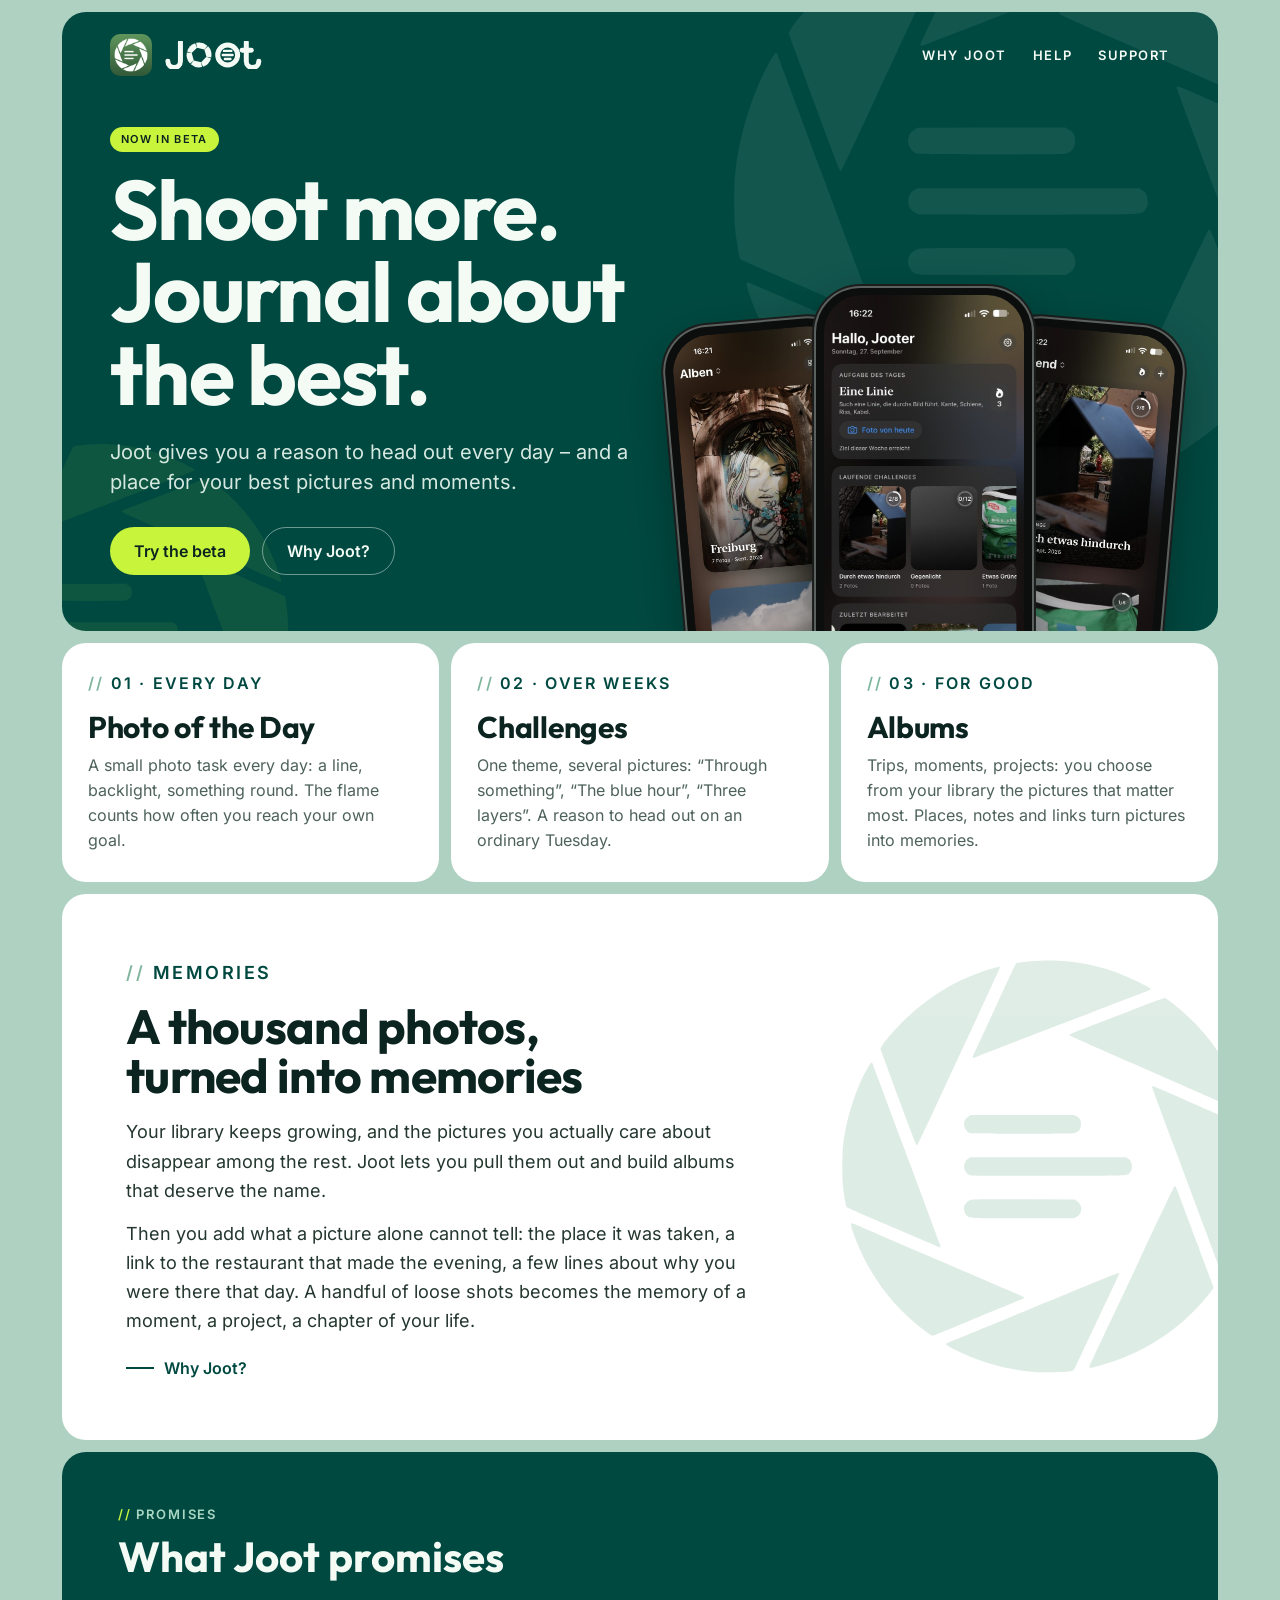
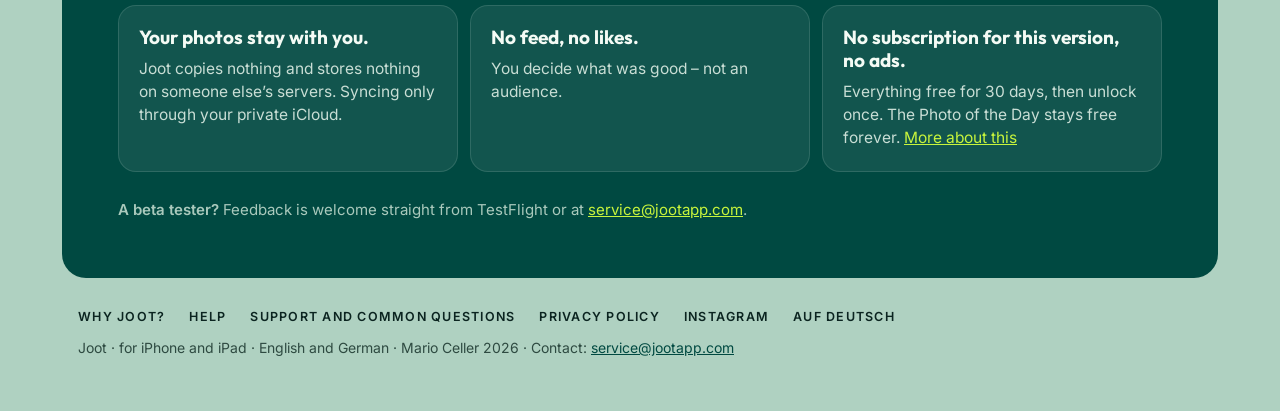
==== commit 12f29d10: "Neuer Spruch: Shoot more. Journal about the best. Co-Authored-By: Claude Opus 5.5 <noreply@anthropic" ====
--- a/en/index.html
+++ b/en/index.html
@@ -54,7 +54,7 @@
   <div class="held">
     <div>
       <span class="plakette">Now in beta</span>
-      <h1>Take more photos. Keep the best.</h1>
+      <h1>Shoot more. Journal about the best.</h1>
       <p class="lead">Joot gives you a reason to head out every day – and a place for your best pictures and moments.</p>
       <div class="knoepfe">
         <a class="knopf voll" href="https://testflight.apple.com/join/sxj56Ddf">Try the beta</a>
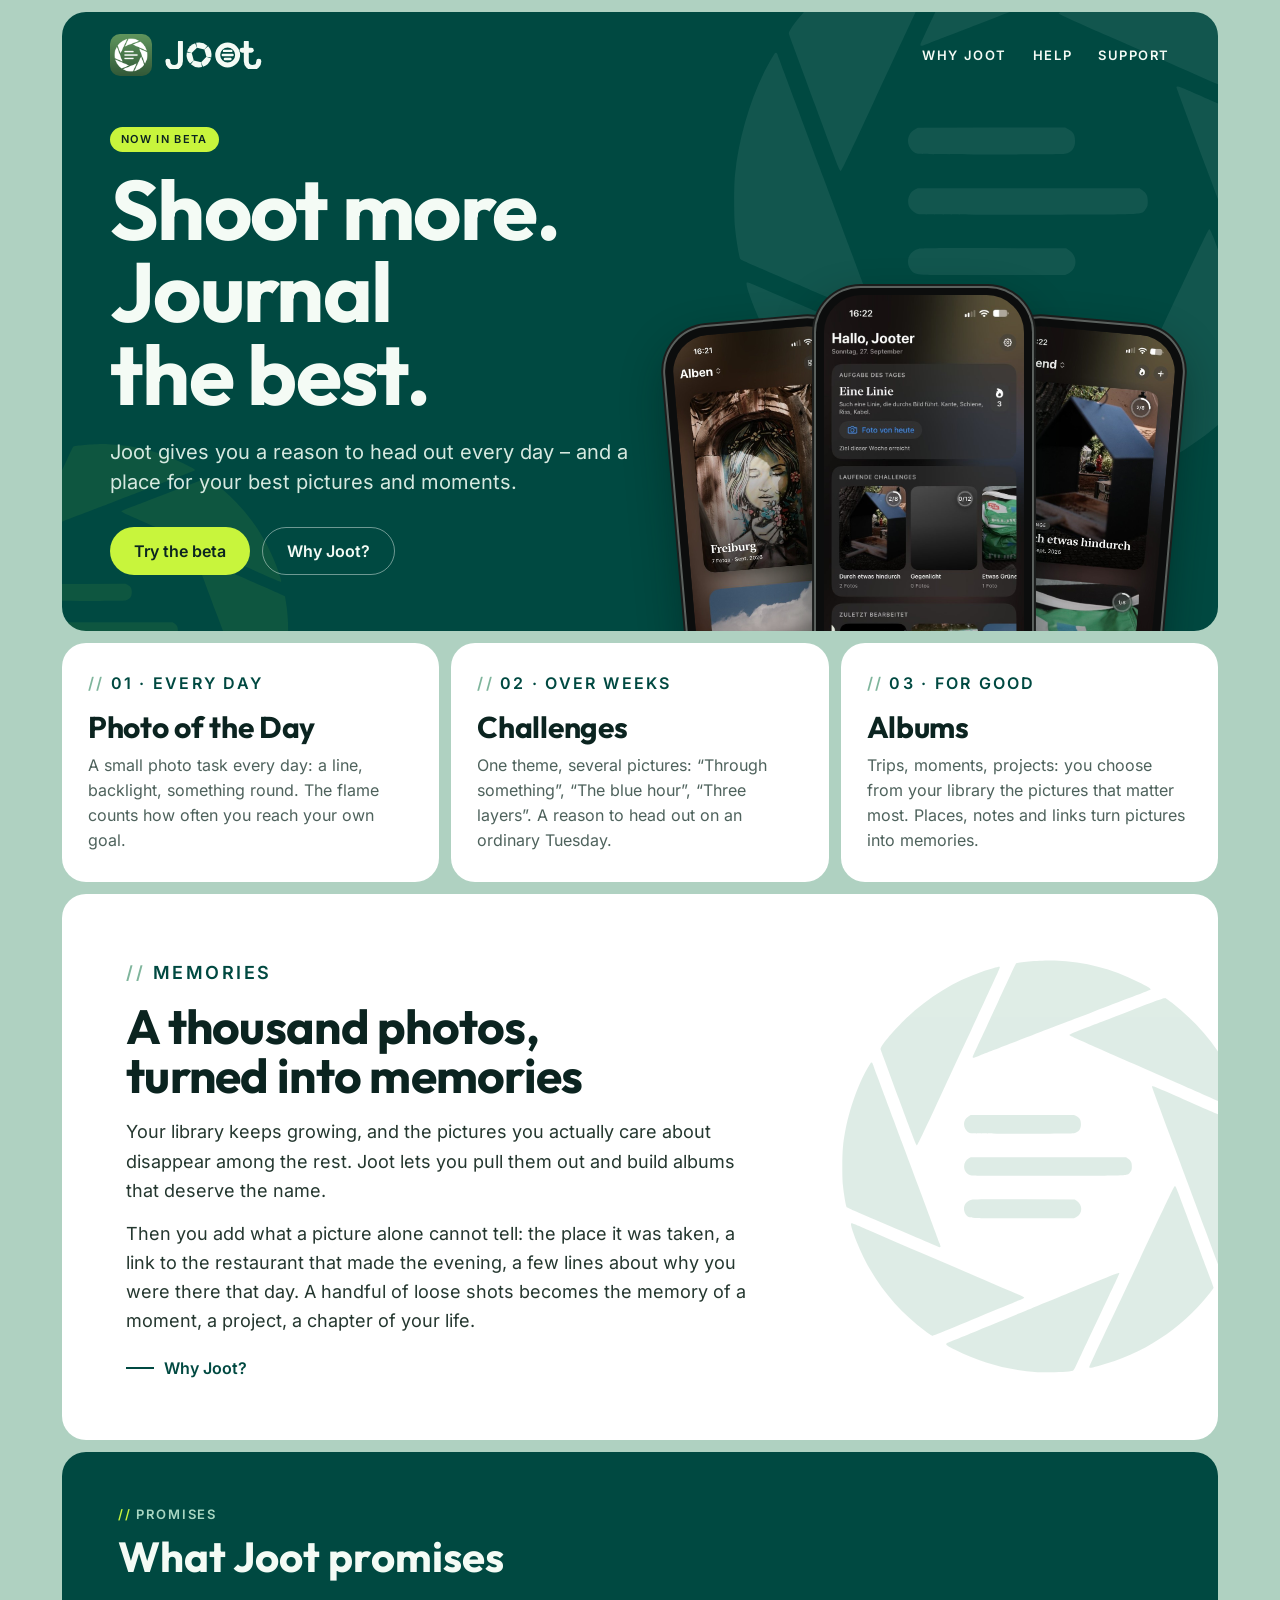
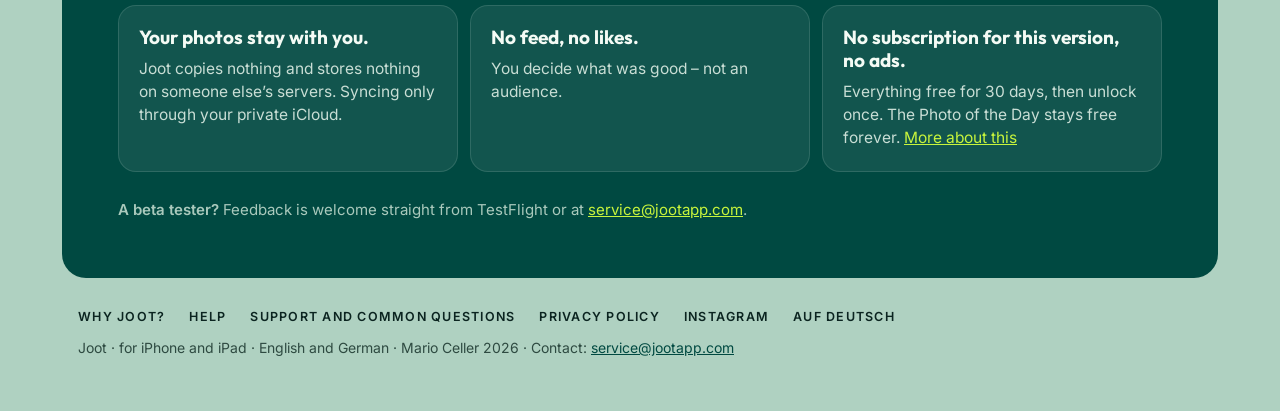
==== commit 89d25053: "Spruch: Shoot more. Journal the best.; Untertitel auf Warum Joot entfernt Co-Authored-By: Claude Opu" ====
--- a/en/index.html
+++ b/en/index.html
@@ -54,7 +54,7 @@
   <div class="held">
     <div>
       <span class="plakette">Now in beta</span>
-      <h1>Shoot more. Journal about the best.</h1>
+      <h1>Shoot more. Journal the best.</h1>
       <p class="lead">Joot gives you a reason to head out every day – and a place for your best pictures and moments.</p>
       <div class="knoepfe">
         <a class="knopf voll" href="https://testflight.apple.com/join/sxj56Ddf">Try the beta</a>
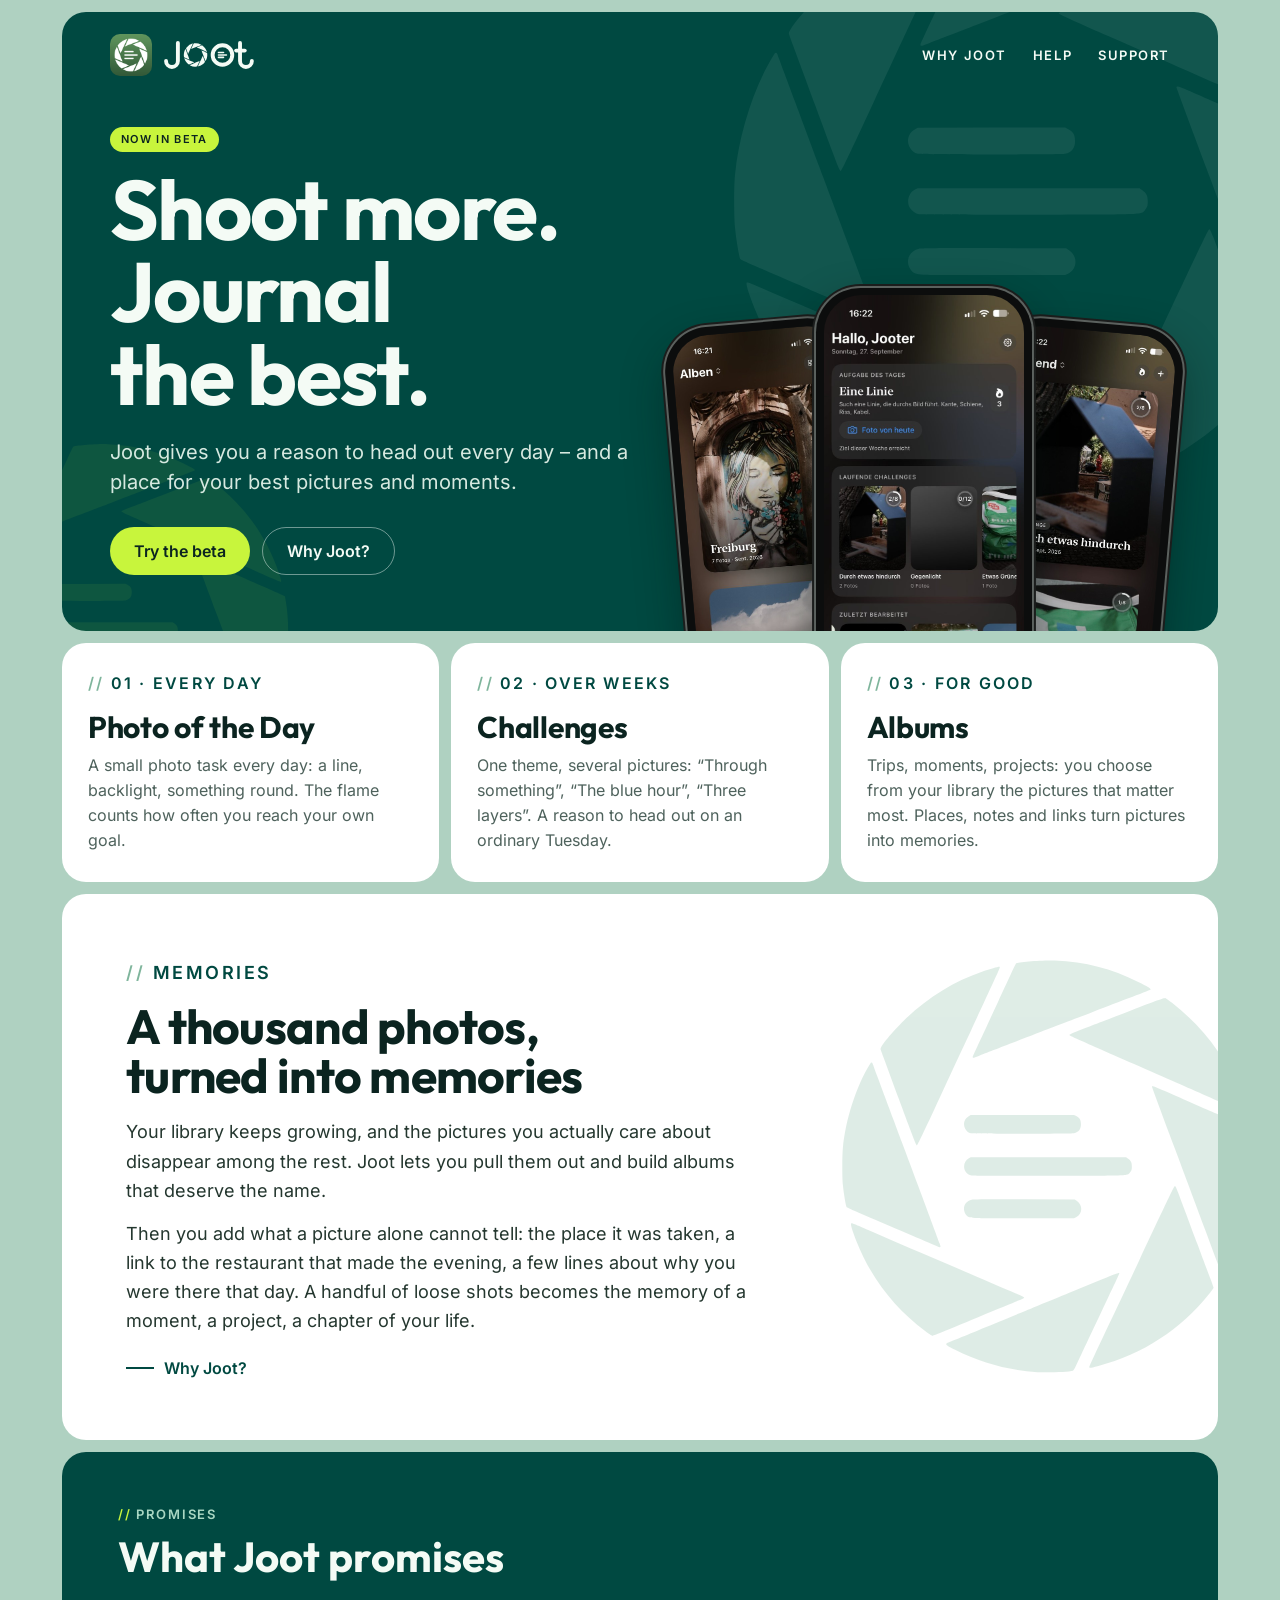
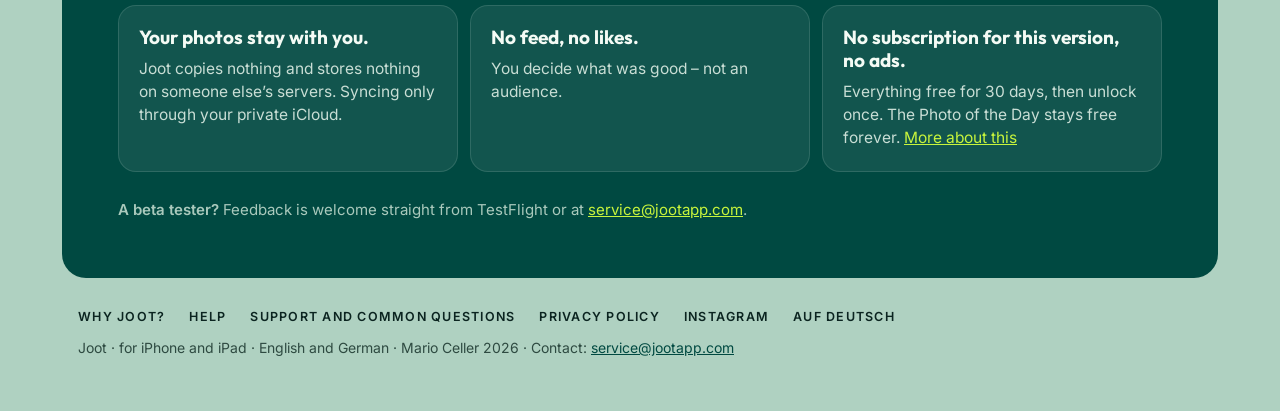
==== commit 625c1a41: "Neuer Schriftzug: Blende aus dem Icon, Linien im zweiten o, schmalere Striche Co-Authored-By: Claude" ====
--- a/en/index.html
+++ b/en/index.html
@@ -23,27 +23,16 @@
   <div class="leiste">
     <a class="marke" href="./">
       <img src="../bilder/icon.png" alt="" width="42" height="42">
-      <svg viewBox="80 390 860 245" xmlns="http://www.w3.org/2000/svg" role="img" aria-label="Joot" xmlns:c2pa="http://c2pa.org/manifest"><metadata><c2pa:manifest>[base64]/[base64]/4W7kEFP/xKJM16cr2wIRpxU/[base64]/[base64]/[base64]/3cyjxFA3Qo5S46fX0/ihY0VZ7mfb9KF703t5OjWDBWMA4GA1UdDwEB/wQEAwIHgDAVBgNVHSUEDjAMBgorBgEEAYPoXgIBMAwGA1UdEwEB/wQCMAAwHwYDVR0jBBgwFoAUzlHiBIFOZFsj+OPEz5o+nMHXXMIwCgYIKoZIzj0EAwMDZwAwZAIwMXMdFJ4BetLLVY7ORuE9noqbbAZOZn/aArXyTwFAZfKrPzxF2vPoJNf1+UCdg1XGAjBwX1zd9WGqYkqmL5SFqw1QySjr1zJfpJM9+1rdDwSPLMOPOjKuiXjoU/[base64]</c2pa:manifest></metadata>
-      <g transform="translate(92.16,401.12) scale(0.9477)">
-      <g fill="none" stroke="currentColor" stroke-linecap="round" stroke-linejoin="round">
-      <path d="M139.0,0 V176 A58,58 0 0 1 23.0,176" stroke-width="46"/>
-      <path d="M747.0,0 V176 A58,58 0 0 0 863.0,176" stroke-width="46"/>
-      <path d="M709.0,74 H793.0" stroke-width="46"/>
-      <circle cx="575.0" cy="117.0" r="92" stroke-width="46"/>
-      <path d="M541.4,79.9 H608.6" stroke-width="22"/>
-      <path d="M529.8,117.0 H620.2" stroke-width="22"/>
-      <path d="M549.5,154.1 H600.5" stroke-width="22"/>
-      </g>
-      <g fill="currentColor">
-      <path d="M379.0,134.0 L421.3,149.5 A115.0,115.0 0 0 1 347.3,226.1 L330.3,184.4 Z"/>
-      <path d="M330.3,184.4 L338.0,228.8 A115.0,115.0 0 0 1 234.6,203.0 L262.3,167.4 Z"/>
-      <path d="M262.3,167.4 L227.7,196.3 A115.0,115.0 0 0 1 198.3,93.9 L243.0,100.0 Z"/>
-      <path d="M243.0,100.0 L200.7,84.5 A115.0,115.0 0 0 1 274.7,7.9 L291.7,49.6 Z"/>
-      <path d="M291.7,49.6 L284.0,5.2 A115.0,115.0 0 0 1 387.4,31.0 L359.7,66.6 Z"/>
-      <path d="M359.7,66.6 L394.3,37.7 A115.0,115.0 0 0 1 423.7,140.1 L379.0,134.0 Z"/>
-      </g>
-      </g>
-      </svg>
+      <svg viewBox="3 -20 880 274" xmlns="http://www.w3.org/2000/svg" role="img" aria-label="Joot" xmlns:c2pa="http://c2pa.org/manifest"><metadata><c2pa:manifest>[base64]/[base64]/[base64]/[base64]/3cyjxFA3Qo5S46fX0/ihY0VZ7mfb9KF703t5OjWDBWMA4GA1UdDwEB/wQEAwIHgDAVBgNVHSUEDjAMBgorBgEEAYPoXgIBMAwGA1UdEwEB/wQCMAAwHwYDVR0jBBgwFoAUzlHiBIFOZFsj+OPEz5o+nMHXXMIwCgYIKoZIzj0EAwMDZwAwZAIwMXMdFJ4BetLLVY7ORuE9noqbbAZOZn/aArXyTwFAZfKrPzxF2vPoJNf1+UCdg1XGAjBwX1zd9WGqYkqmL5SFqw1QySjr1zJfpJM9+1rdDwSPLMOPOjKuiXjoU/[base64]/bRqCgYGFkVJ0pr/DS9Rm6xm+jmWJzFhnJtu2tT7Dvsh/JklnxFWDkwc=</c2pa:manifest></metadata>
+  <g fill="none" stroke="currentColor" stroke-width="38" stroke-linecap="round" stroke-linejoin="round">
+    <path d="M139,0 V176 A58,58 0 0 1 23,176"/>
+    <path d="M747,0 V176 A58,58 0 0 0 863,176"/>
+    <path d="M709,74 H793"/>
+    <circle cx="575" cy="117" r="96"/>
+    <path d="M535.94,92.95 H585.38" stroke-width="15.68"/><path d="M535.94,116.70 H613.76" stroke-width="15.68"/><path d="M535.94,140.15 H585.38" stroke-width="15.68"/>
+  </g>
+  <path fill="currentColor" fill-rule="evenodd" d="M306.18,231.36 C290.36,230.50 274.98,226.35 260.20,218.94 C255.35,216.51 254.34,215.60 255.92,215.10 C256.62,214.88 265.53,211.24 277.20,206.41 C289.81,201.19 292.36,200.13 306.03,194.51 C313.50,191.44 322.17,187.87 325.29,186.58 C351.33,175.84 351.73,175.69 351.73,176.36 C351.73,176.48 350.84,178.46 349.75,180.76 C348.66,183.07 346.73,187.17 345.45,189.88 C342.44,196.26 338.68,204.25 335.63,210.72 C334.30,213.55 332.15,218.12 330.85,220.87 C329.56,223.63 328.03,226.90 327.45,228.16 C326.83,229.53 326.18,230.51 325.85,230.61 C323.68,231.26 312.24,231.69 306.18,231.36 Z M335.00,228.56 C335.00,228.31 336.19,225.59 337.65,222.51 C344.89,207.25 351.97,192.26 362.79,169.27 C381.76,128.99 382.42,127.60 382.82,127.60 C383.02,127.60 383.76,129.15 384.47,131.04 C385.17,132.93 386.30,135.95 386.98,137.76 C387.66,139.57 389.27,143.87 390.56,147.32 C391.85,150.77 393.93,156.35 395.19,159.71 C396.45,163.08 398.13,167.59 398.92,169.72 C399.71,171.86 401.25,175.91 402.33,178.74 C403.41,181.56 404.30,184.05 404.30,184.27 C404.30,184.49 403.17,186.09 401.80,187.81 C386.13,207.52 364.71,221.44 340.08,227.95 C335.56,229.14 335.00,229.21 335.00,228.56 Z M243.70,208.66 C226.06,195.39 213.23,178.62 205.12,158.22 C202.86,152.53 201.73,148.66 202.26,148.46 C202.76,148.27 203.34,148.50 219.10,155.31 C235.85,162.54 261.79,173.67 279.75,181.33 C299.96,189.94 299.05,189.52 298.54,190.00 C298.30,190.22 297.10,190.81 295.87,191.31 C292.81,192.54 285.46,195.58 273.02,200.73 C253.65,208.74 247.85,211.09 247.39,211.09 C247.14,211.09 245.48,209.99 243.70,208.66 Z M408.84,176.54 C408.68,176.24 408.01,174.51 407.35,172.71 C406.69,170.90 403.23,161.63 399.67,152.10 C396.10,142.57 391.74,130.87 389.96,126.11 C388.18,121.35 385.02,112.88 382.94,107.29 C373.53,82.10 369.95,72.40 369.95,72.16 C369.95,71.58 371.18,72.00 376.79,74.47 C380.01,75.88 386.54,78.75 391.31,80.85 C396.07,82.95 402.05,85.57 404.60,86.68 C418.67,92.82 422.77,94.63 423.71,95.11 L424.76,95.64 L425.26,98.48 C427.42,110.66 427.17,126.13 424.61,138.81 C422.17,150.90 417.60,163.01 411.41,173.82 C409.65,176.88 409.24,177.31 408.84,176.54 Z M247.18,159.98 C244.96,158.99 241.47,157.47 239.42,156.61 C237.36,155.74 229.30,152.27 221.49,148.90 C213.69,145.52 205.66,142.06 203.66,141.20 C201.65,140.34 199.87,139.47 199.70,139.27 C199.29,138.77 198.02,131.22 197.62,126.86 C197.21,122.47 197.21,111.30 197.61,106.84 C199.09,90.54 205.10,71.84 212.87,59.40 C213.36,58.62 213.89,58.57 214.17,59.28 C214.28,59.56 215.51,62.89 216.90,66.67 C218.29,70.45 220.09,75.29 220.89,77.42 C221.69,79.56 223.84,85.34 225.67,90.27 C227.49,95.19 229.58,100.77 230.30,102.66 C233.10,110.00 250.88,157.58 251.53,159.47 C252.53,162.39 252.59,162.39 247.18,159.98 Z M237.22,101.56 C236.47,99.62 235.00,95.68 233.93,92.81 C232.87,89.93 230.64,83.88 228.97,79.36 C225.71,70.55 222.61,62.16 220.31,55.92 C219.52,53.78 218.78,51.72 218.67,51.35 C218.27,50.04 224.65,42.18 231.84,35.15 C244.66,22.60 259.32,13.48 275.56,7.93 C279.57,6.56 284.03,5.29 284.79,5.29 C285.62,5.29 285.71,5.07 276.15,25.60 C273.89,30.44 270.74,37.23 269.13,40.68 C267.53,44.13 265.38,48.77 264.35,50.99 C262.22,55.57 257.81,65.07 251.94,77.70 C242.43,98.19 239.25,104.86 238.92,104.97 C238.72,105.04 238.02,103.64 237.22,101.56 Z M417.14,84.71 C414.60,83.56 410.70,81.84 408.48,80.88 C406.26,79.92 401.49,77.82 397.88,76.23 C391.46,73.40 378.65,67.76 359.34,59.28 C354.09,56.97 346.76,53.75 343.06,52.13 C339.37,50.50 333.56,47.95 330.15,46.46 C326.65,44.93 323.95,43.57 323.95,43.36 C323.95,43.14 325.53,42.36 327.61,41.55 C334.35,38.95 340.12,36.73 358.59,29.63 C372.99,24.10 377.08,22.63 377.56,22.85 C377.89,23.00 379.51,24.18 381.15,25.47 C400.19,40.39 413.47,58.91 420.91,80.92 C422.47,85.55 422.75,86.84 422.18,86.81 C421.96,86.80 419.69,85.85 417.14,84.71 Z M270.10,55.88 C269.86,55.64 270.07,55.14 272.66,49.61 C273.89,47.00 276.19,42.04 277.79,38.59 C279.39,35.14 282.35,28.76 284.37,24.40 C286.39,20.05 289.34,13.66 290.94,10.21 C292.53,6.76 294.00,3.77 294.20,3.56 C295.06,2.66 309.15,1.55 315.73,1.86 C333.02,2.67 347.11,6.28 362.33,13.81 C368.53,16.87 369.76,17.66 369.08,18.10 C368.85,18.25 363.14,20.49 356.39,23.07 C349.64,25.66 340.88,29.02 336.94,30.54 C333.00,32.07 326.88,34.41 323.35,35.76 C319.82,37.10 314.91,38.99 312.45,39.95 C309.98,40.91 300.91,44.40 292.29,47.70 C283.66,51.01 275.28,54.24 273.66,54.89 C270.57,56.12 270.39,56.17 270.10,55.88 Z"/>
+</svg>
     </a>
     <nav class="nav" aria-label="Seiten">
       <a href="why.html">Why Joot</a>
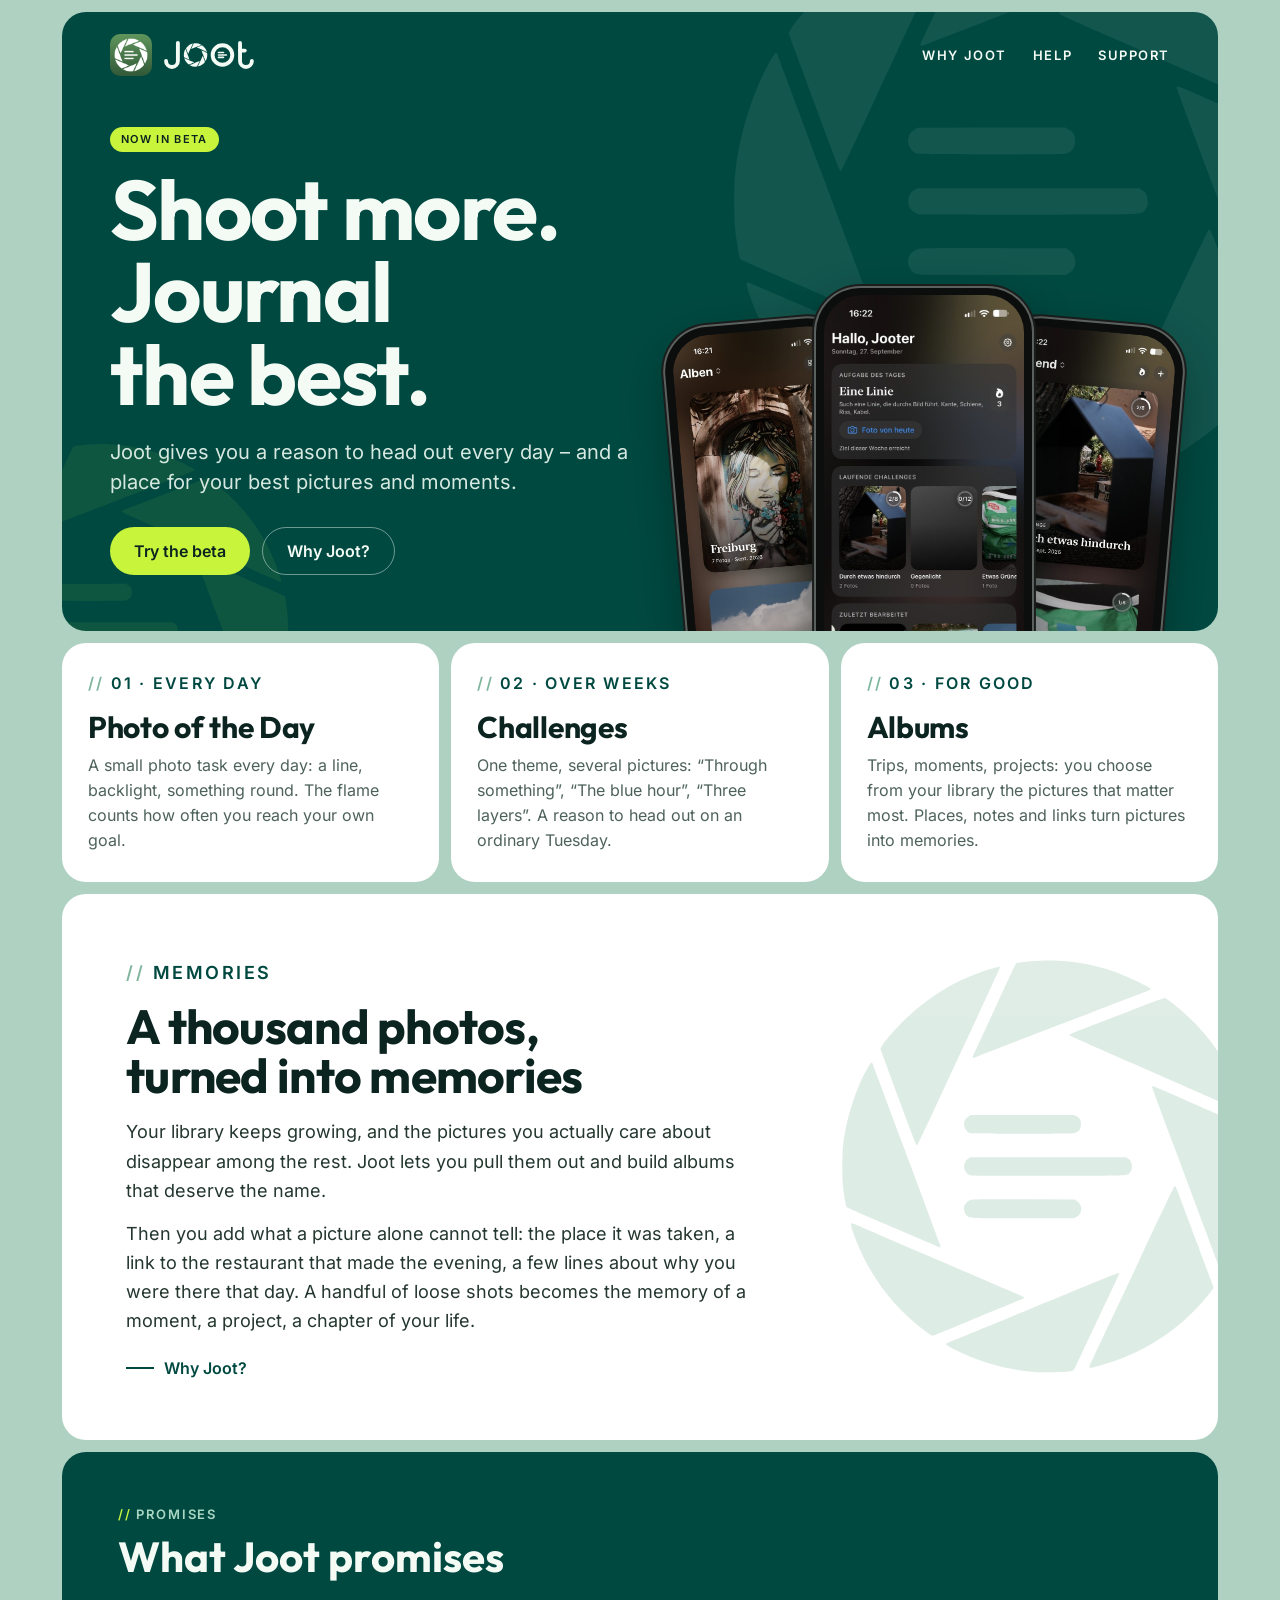
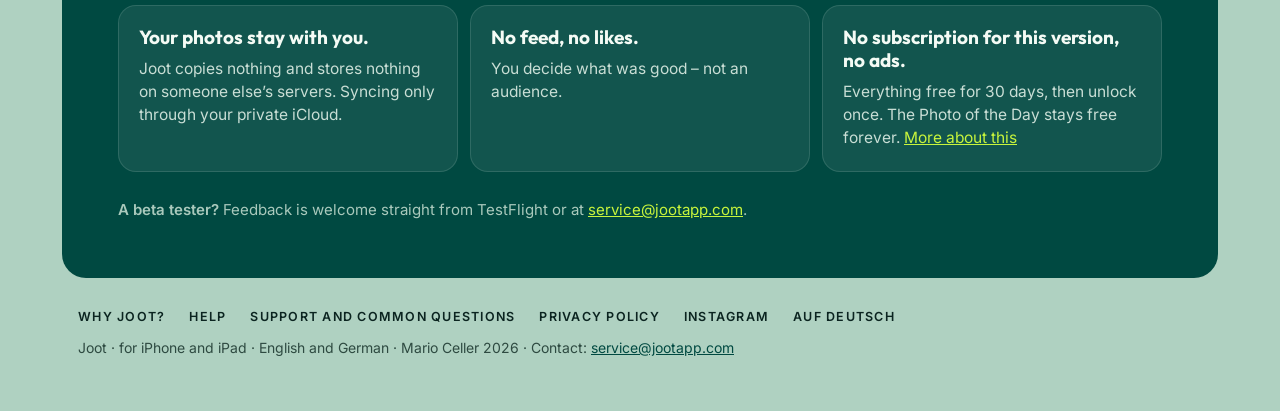
==== commit c2369942: "Schriftzug: Querstrich des t nur nach rechts Co-Authored-By: Claude Opus 5.5 <noreply@anthropic.com>" ====
--- a/en/index.html
+++ b/en/index.html
@@ -23,11 +23,11 @@
   <div class="leiste">
     <a class="marke" href="./">
       <img src="../bilder/icon.png" alt="" width="42" height="42">
-      <svg viewBox="3 -20 880 274" xmlns="http://www.w3.org/2000/svg" role="img" aria-label="Joot" xmlns:c2pa="http://c2pa.org/manifest"><metadata><c2pa:manifest>[base64]/[base64]/[base64]/[base64]/3cyjxFA3Qo5S46fX0/ihY0VZ7mfb9KF703t5OjWDBWMA4GA1UdDwEB/wQEAwIHgDAVBgNVHSUEDjAMBgorBgEEAYPoXgIBMAwGA1UdEwEB/wQCMAAwHwYDVR0jBBgwFoAUzlHiBIFOZFsj+OPEz5o+nMHXXMIwCgYIKoZIzj0EAwMDZwAwZAIwMXMdFJ4BetLLVY7ORuE9noqbbAZOZn/aArXyTwFAZfKrPzxF2vPoJNf1+UCdg1XGAjBwX1zd9WGqYkqmL5SFqw1QySjr1zJfpJM9+1rdDwSPLMOPOjKuiXjoU/[base64]/bRqCgYGFkVJ0pr/DS9Rm6xm+jmWJzFhnJtu2tT7Dvsh/JklnxFWDkwc=</c2pa:manifest></metadata>
+      <svg viewBox="3 -20 880 274" xmlns="http://www.w3.org/2000/svg" role="img" aria-label="Joot" xmlns:c2pa="http://c2pa.org/manifest"><metadata><c2pa:manifest>[base64]/[base64]/kLFpjY1lmCjOqmbtwBnVW5FCHDvIsE0aBHbIsZf6JjdXJseCpzZWxmI2p1bWJmPWMycGEuYXNzZXJ0aW9ucy9jMnBhLmFjdGlvbnMudjJkaGFzaFgg3RmdR0/OFPm3govsDQS+Illkao7TV4vB0BXFPhP7hqmiY3VybHgpc2VsZiNqdW1iZj1jMnBhLmFzc2VydGlvbnMvYzJwYS5oYXNoLmRhdGFkaGFzaFggA8s3QuVx2EYFYD4CfLNKCapfQvR+BHlSdqg8gtF/[base64]/[base64]/3cyjxFA3Qo5S46fX0/ihY0VZ7mfb9KF703t5OjWDBWMA4GA1UdDwEB/wQEAwIHgDAVBgNVHSUEDjAMBgorBgEEAYPoXgIBMAwGA1UdEwEB/wQCMAAwHwYDVR0jBBgwFoAUzlHiBIFOZFsj+OPEz5o+nMHXXMIwCgYIKoZIzj0EAwMDZwAwZAIwMXMdFJ4BetLLVY7ORuE9noqbbAZOZn/aArXyTwFAZfKrPzxF2vPoJNf1+UCdg1XGAjBwX1zd9WGqYkqmL5SFqw1QySjr1zJfpJM9+1rdDwSPLMOPOjKuiXjoU/[base64]</c2pa:manifest></metadata>
   <g fill="none" stroke="currentColor" stroke-width="38" stroke-linecap="round" stroke-linejoin="round">
     <path d="M139,0 V176 A58,58 0 0 1 23,176"/>
     <path d="M747,0 V176 A58,58 0 0 0 863,176"/>
-    <path d="M709,74 H793"/>
+    <path d="M747,74 H793"/>
     <circle cx="575" cy="117" r="96"/>
     <path d="M535.94,92.95 H585.38" stroke-width="15.68"/><path d="M535.94,116.70 H613.76" stroke-width="15.68"/><path d="M535.94,140.15 H585.38" stroke-width="15.68"/>
   </g>
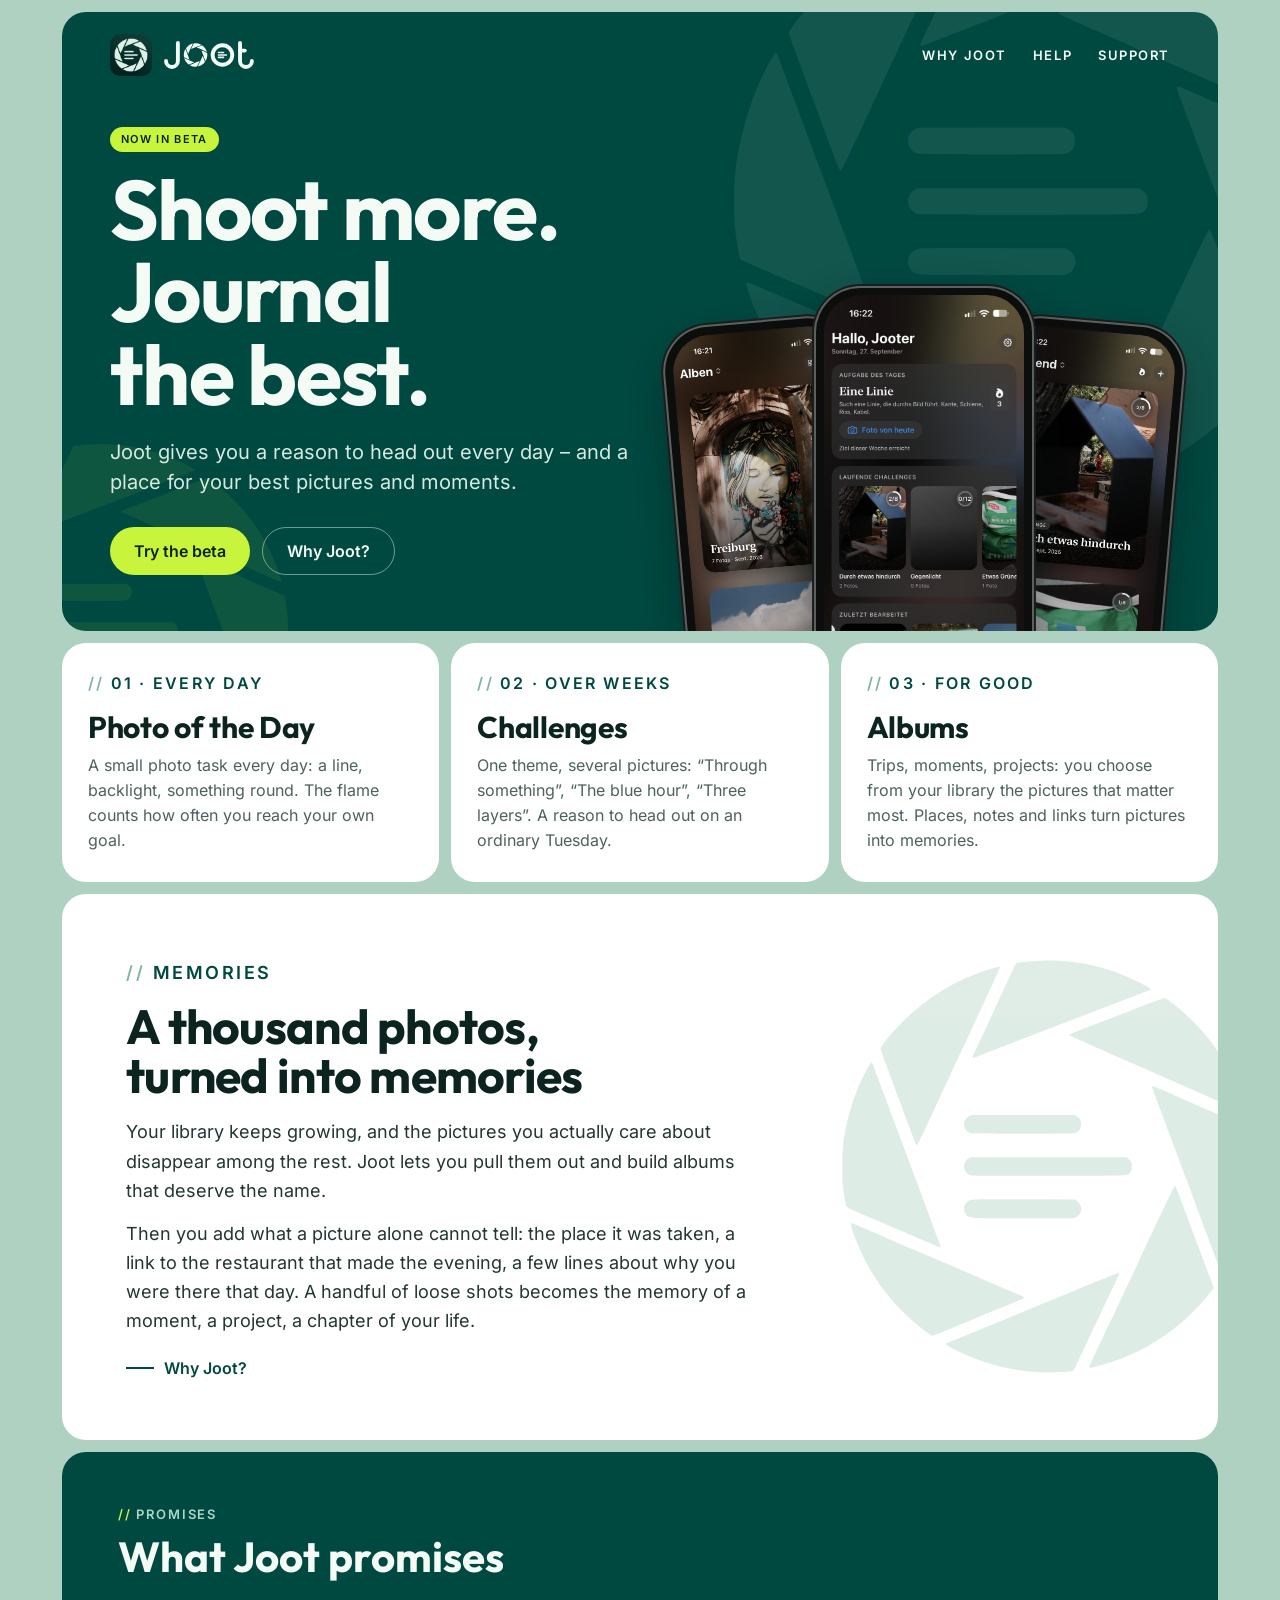
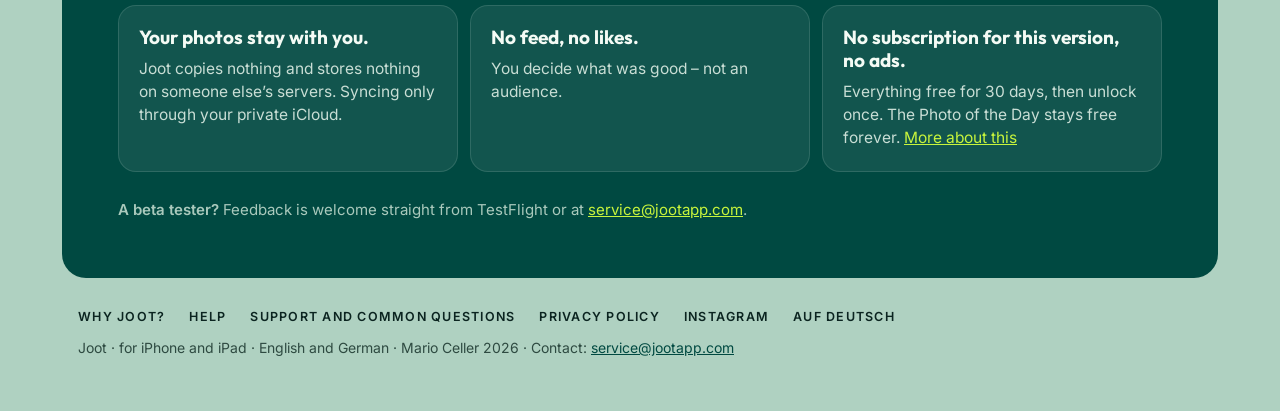
==== commit 4b98f086: "Dunkles Icon im Seitenkopf Co-Authored-By: Claude Opus 5.5 <noreply@anthropic.com> Claude-Session: h" ====
--- a/en/index.html
+++ b/en/index.html
@@ -22,7 +22,7 @@
   <svg class="blende zwei" viewBox="0 0 784 784" aria-hidden="true"><path fill="currentColor" fill-rule="evenodd" d="M372.5,774.9 C319.6,772.0 268.1,758.1 218.6,733.3 C202.3,725.1 199.0,722.1 204.2,720.4 C206.6,719.7 236.4,707.5 275.5,691.3 C317.7,673.8 326.2,670.3 372.0,651.5 C397.0,641.2 426.0,629.3 436.5,625.0 C523.7,589.0 525.0,588.5 525.0,590.7 C525.0,591.1 522.0,597.8 518.4,605.5 C514.7,613.2 508.3,626.9 504.0,636.0 C493.9,657.4 481.3,684.1 471.1,705.8 C466.7,715.2 459.5,730.5 455.1,739.8 C450.8,749.0 445.7,759.9 443.7,764.1 C441.6,768.7 439.5,772.0 438.4,772.3 C431.1,774.5 392.8,776.0 372.5,774.9 Z M469.0,765.5 C469.0,764.7 473.0,755.5 477.9,745.2 C502.1,694.1 525.8,644.0 562.0,567.0 C625.5,432.1 627.8,427.5 629.1,427.5 C629.8,427.5 632.3,432.7 634.6,439.0 C637.0,445.3 640.7,455.5 643.0,461.5 C645.3,467.5 650.7,482.0 655.0,493.5 C659.3,505.0 666.3,523.7 670.5,535.0 C674.7,546.3 680.3,561.4 683.0,568.5 C685.6,575.6 690.8,589.2 694.4,598.7 C698.0,608.1 701.0,616.5 701.0,617.2 C701.0,617.9 697.2,623.3 692.6,629.1 C640.2,695.0 568.5,741.7 486.0,763.4 C470.9,767.4 469.0,767.6 469.0,765.5 Z M163.3,698.8 C104.3,654.4 61.3,598.3 34.2,530.0 C26.6,510.9 22.8,498.0 24.6,497.3 C26.3,496.7 28.2,497.5 81.0,520.3 C137.1,544.5 223.9,581.7 284.0,607.4 C351.7,636.2 348.7,634.8 346.9,636.4 C346.1,637.1 342.1,639.1 338.0,640.8 C327.8,644.9 303.1,655.1 261.5,672.3 C196.7,699.1 177.2,707.0 175.7,707.0 C174.9,707.0 169.3,703.3 163.3,698.8 Z M716.2,591.3 C715.7,590.3 713.4,584.5 711.2,578.5 C709.0,572.5 697.4,541.4 685.5,509.5 C673.6,477.6 658.9,438.5 653.0,422.5 C647.0,406.6 636.5,378.2 629.5,359.5 C598.0,275.2 586.0,242.7 586.0,241.9 C586.0,240.0 590.1,241.3 608.9,249.6 C619.7,254.3 641.5,264.0 657.5,271.0 C673.5,278.0 693.5,286.8 702.0,290.5 C749.1,311.1 762.8,317.1 766.0,318.7 L769.5,320.5 L771.2,330.0 C778.4,370.8 777.6,422.6 769.0,465.0 C760.8,505.5 745.5,546.0 724.8,582.2 C718.9,592.5 717.5,593.9 716.2,591.3 Z M175.0,535.9 C167.6,532.6 155.9,527.5 149.0,524.6 C142.1,521.7 115.1,510.1 89.0,498.8 C62.9,487.5 36.0,475.9 29.3,473.0 C22.6,470.2 16.6,467.2 16.0,466.5 C14.7,464.9 10.4,439.6 9.1,425.0 C7.7,410.3 7.7,372.9 9.0,358.0 C14.0,303.4 34.1,240.8 60.1,199.2 C61.8,196.5 63.5,196.4 64.5,198.8 C64.9,199.7 69.0,210.9 73.6,223.5 C78.3,236.1 84.3,252.4 87.0,259.5 C89.7,266.6 96.9,286.0 103.0,302.5 C109.1,319.0 116.1,337.7 118.5,344.0 C127.9,368.6 187.4,527.9 189.5,534.2 C192.9,544.0 193.1,543.9 175.0,535.9 Z M255.5,487.0 C245.1,486.4 241.2,484.7 238.0,479.5 C231.3,468.6 236.9,455.7 249.6,453.0 C252.9,452.3 284.8,452.0 348.2,452.2 L441.8,452.5 L446.1,455.5 C457.4,463.5 456.5,479.6 444.3,485.6 L440.5,487.5 L352.5,487.5 C304.1,487.6 260.4,487.3 255.5,487.0 Z M249.4,408.0 C244.8,407.0 240.7,404.2 238.0,400.2 C232.6,392.5 235.9,379.6 244.3,375.7 L247.8,374.0 L392.8,374.0 L537.7,374.0 L541.0,376.2 C546.9,380.3 548.5,383.4 548.5,390.9 C548.5,396.8 548.1,398.1 545.6,401.4 C540.0,408.8 551.3,408.2 394.0,408.5 C316.2,408.6 251.1,408.4 249.4,408.0 Z M141.7,340.3 C139.2,333.8 134.2,320.6 130.6,311.0 C127.1,301.4 119.6,281.1 114.0,266.0 C103.1,236.5 92.7,208.4 85.0,187.5 C82.4,180.4 79.9,173.5 79.5,172.2 C78.2,167.8 99.6,141.5 123.6,118.0 C166.6,76.0 215.6,45.4 270.0,26.9 C283.4,22.3 298.4,18.0 300.9,18.0 C303.7,18.0 304.0,17.3 272.0,86.0 C264.4,102.2 253.9,124.9 248.5,136.5 C243.1,148.1 235.9,163.6 232.5,171.0 C225.3,186.3 210.6,218.1 190.9,260.4 C159.1,329.0 148.4,351.4 147.3,351.7 C146.7,351.9 144.3,347.3 141.7,340.3 Z M248.1,329.0 C243.2,327.8 239.8,325.0 237.2,320.0 C233.0,311.6 235.6,302.1 243.4,297.5 L247.7,295.0 L344.1,294.8 L440.5,294.7 L444.7,296.8 C451.2,300.2 453.5,304.2 453.5,312.2 C453.5,321.4 449.2,327.0 440.4,329.0 C435.6,330.2 252.9,330.1 248.1,329.0 Z M744.0,283.9 C735.5,280.1 722.4,274.3 715.0,271.1 C707.6,267.8 691.6,260.8 679.5,255.5 C658.0,246.0 615.1,227.1 550.5,198.8 C532.9,191.0 508.4,180.3 496.0,174.8 C483.6,169.4 464.2,160.8 452.8,155.8 C441.1,150.7 432.0,146.2 432.0,145.5 C432.0,144.7 437.3,142.1 444.2,139.4 C466.8,130.7 486.1,123.3 548.0,99.5 C596.2,81.0 609.9,76.1 611.5,76.8 C612.6,77.3 618.0,81.3 623.5,85.6 C687.3,135.5 731.7,197.5 756.6,271.2 C761.8,286.7 762.8,291.0 760.9,290.9 C760.1,290.9 752.5,287.7 744.0,283.9 Z M251.7,187.4 C250.9,186.6 251.6,184.9 260.3,166.4 C264.4,157.7 272.1,141.1 277.5,129.5 C282.8,117.9 292.7,96.6 299.5,82.0 C306.3,67.4 316.1,46.1 321.5,34.5 C326.8,22.9 331.7,12.9 332.4,12.2 C335.3,9.2 382.4,5.5 404.5,6.5 C462.4,9.2 509.6,21.3 560.5,46.5 C581.2,56.8 585.4,59.4 583.1,60.9 C582.3,61.4 563.2,68.9 540.6,77.6 C518.0,86.2 488.7,97.5 475.5,102.6 C462.3,107.7 441.8,115.5 430.0,120.0 C418.2,124.5 401.8,130.8 393.5,134.0 C385.2,137.2 354.9,148.9 326.0,160.0 C297.1,171.1 269.1,181.9 263.6,184.1 C253.3,188.2 252.7,188.4 251.7,187.4 Z"/></svg>
   <div class="leiste">
     <a class="marke" href="./">
-      <img src="../bilder/icon.png" alt="" width="42" height="42">
+      <img src="../bilder/icon-kopf.png" alt="" width="42" height="42">
       <svg viewBox="3 -20 880 274" xmlns="http://www.w3.org/2000/svg" role="img" aria-label="Joot" xmlns:c2pa="http://c2pa.org/manifest"><metadata><c2pa:manifest>[base64]/[base64]/kLFpjY1lmCjOqmbtwBnVW5FCHDvIsE0aBHbIsZf6JjdXJseCpzZWxmI2p1bWJmPWMycGEuYXNzZXJ0aW9ucy9jMnBhLmFjdGlvbnMudjJkaGFzaFgg3RmdR0/OFPm3govsDQS+Illkao7TV4vB0BXFPhP7hqmiY3VybHgpc2VsZiNqdW1iZj1jMnBhLmFzc2VydGlvbnMvYzJwYS5oYXNoLmRhdGFkaGFzaFggA8s3QuVx2EYFYD4CfLNKCapfQvR+BHlSdqg8gtF/[base64]/[base64]/3cyjxFA3Qo5S46fX0/ihY0VZ7mfb9KF703t5OjWDBWMA4GA1UdDwEB/wQEAwIHgDAVBgNVHSUEDjAMBgorBgEEAYPoXgIBMAwGA1UdEwEB/wQCMAAwHwYDVR0jBBgwFoAUzlHiBIFOZFsj+OPEz5o+nMHXXMIwCgYIKoZIzj0EAwMDZwAwZAIwMXMdFJ4BetLLVY7ORuE9noqbbAZOZn/aArXyTwFAZfKrPzxF2vPoJNf1+UCdg1XGAjBwX1zd9WGqYkqmL5SFqw1QySjr1zJfpJM9+1rdDwSPLMOPOjKuiXjoU/[base64]</c2pa:manifest></metadata>
   <g fill="none" stroke="currentColor" stroke-width="38" stroke-linecap="round" stroke-linejoin="round">
     <path d="M139,0 V176 A58,58 0 0 1 23,176"/>
